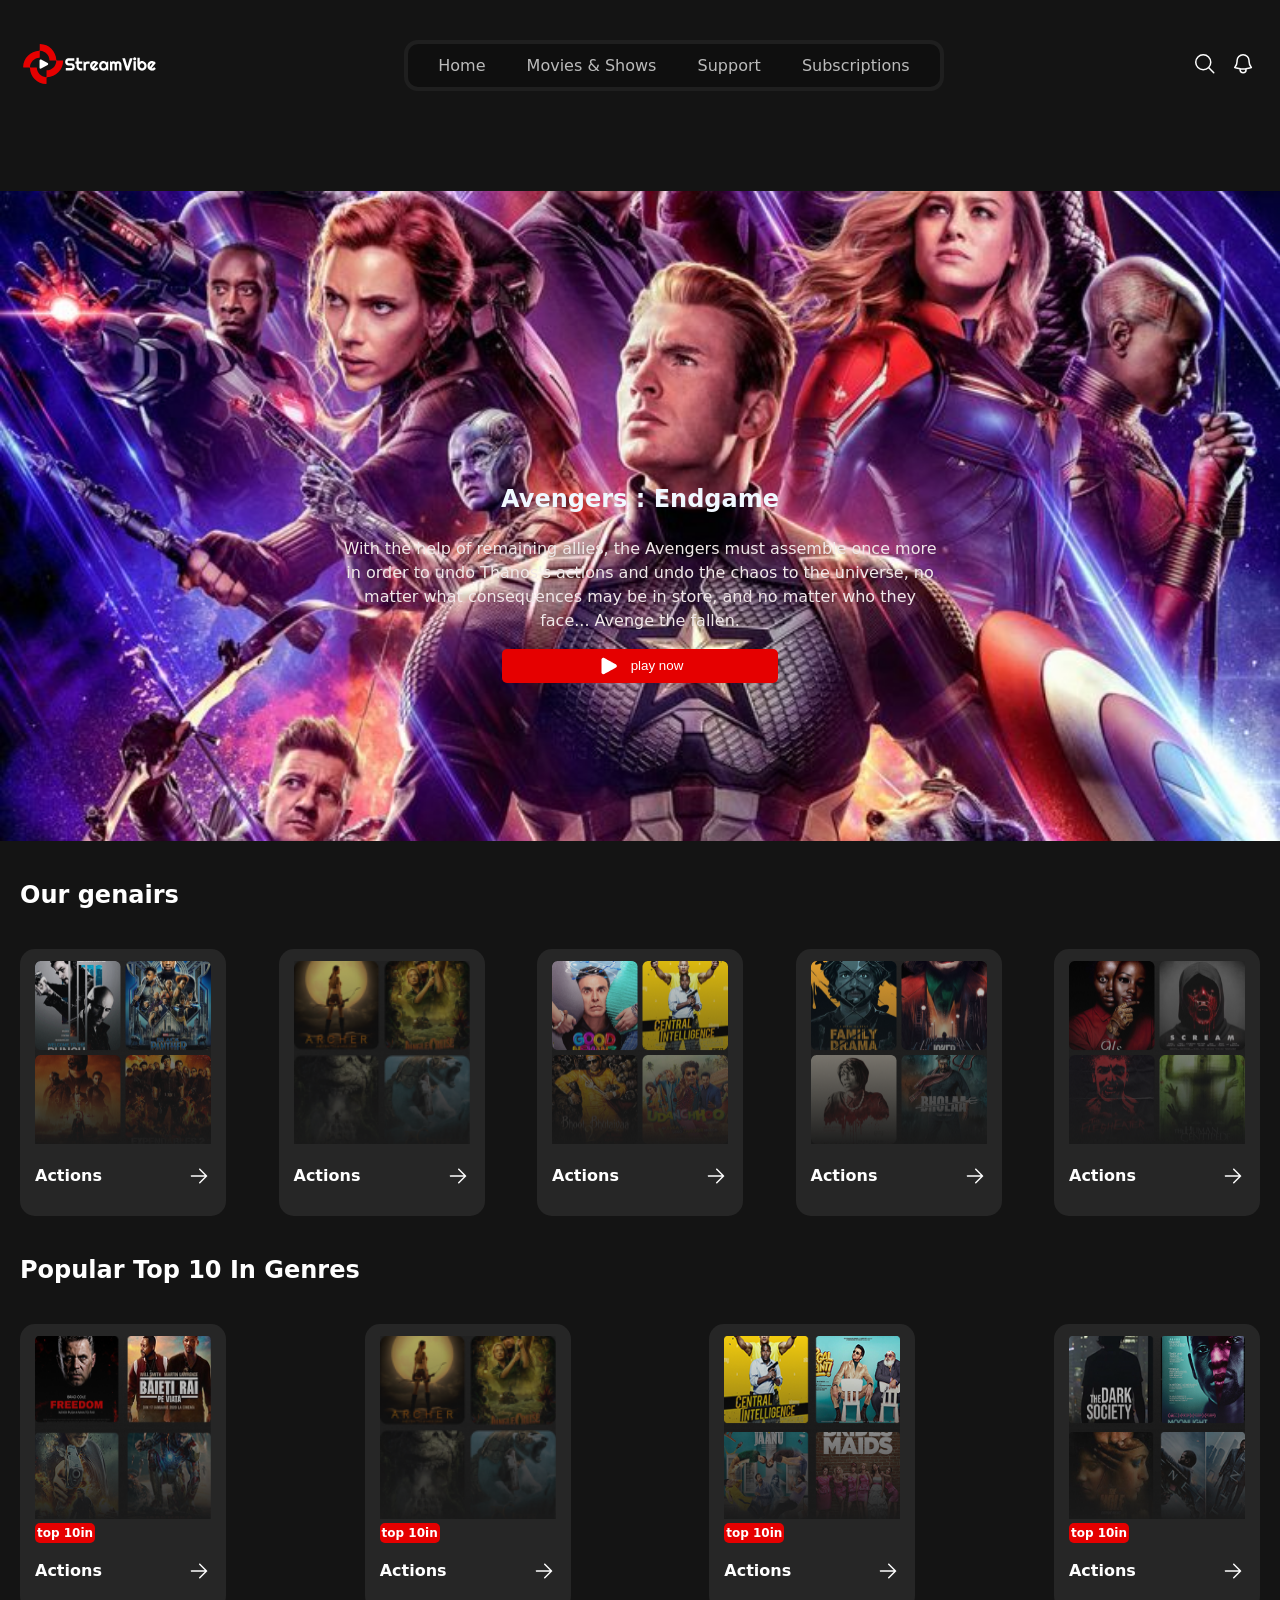
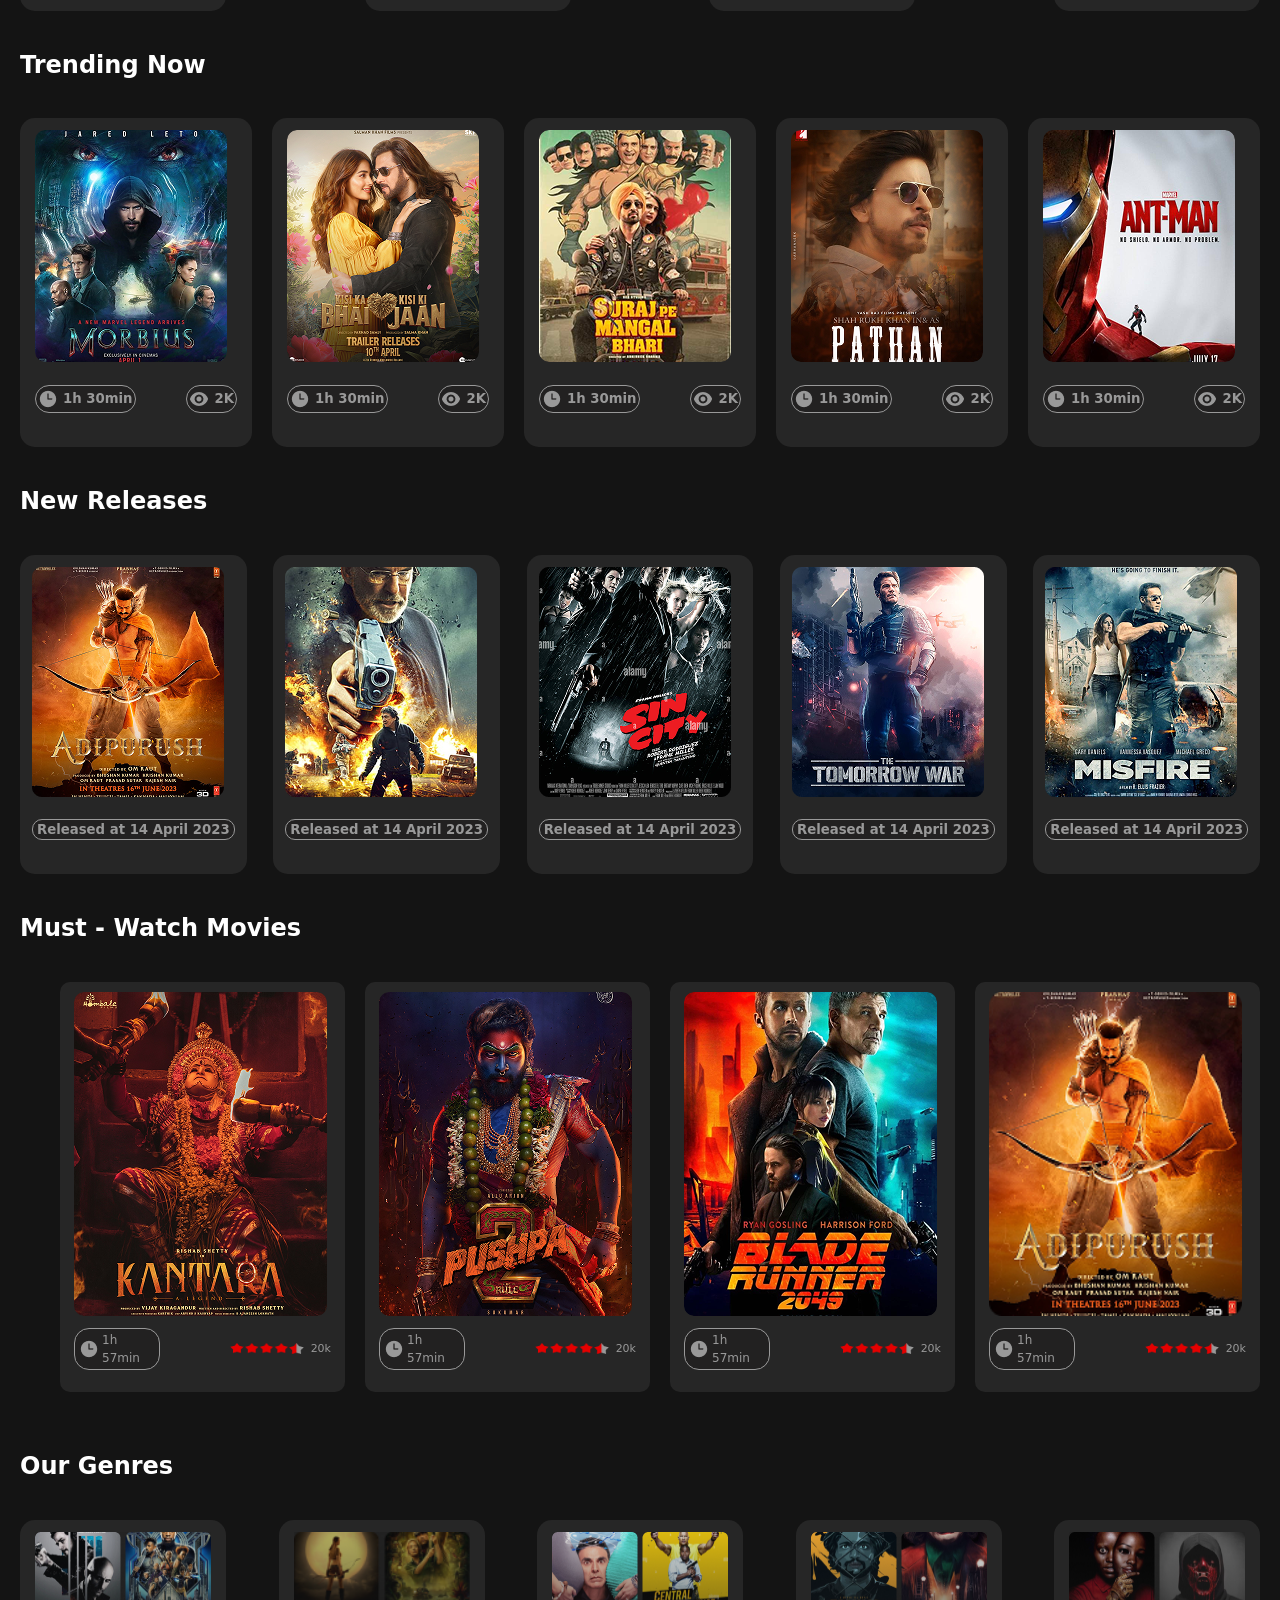
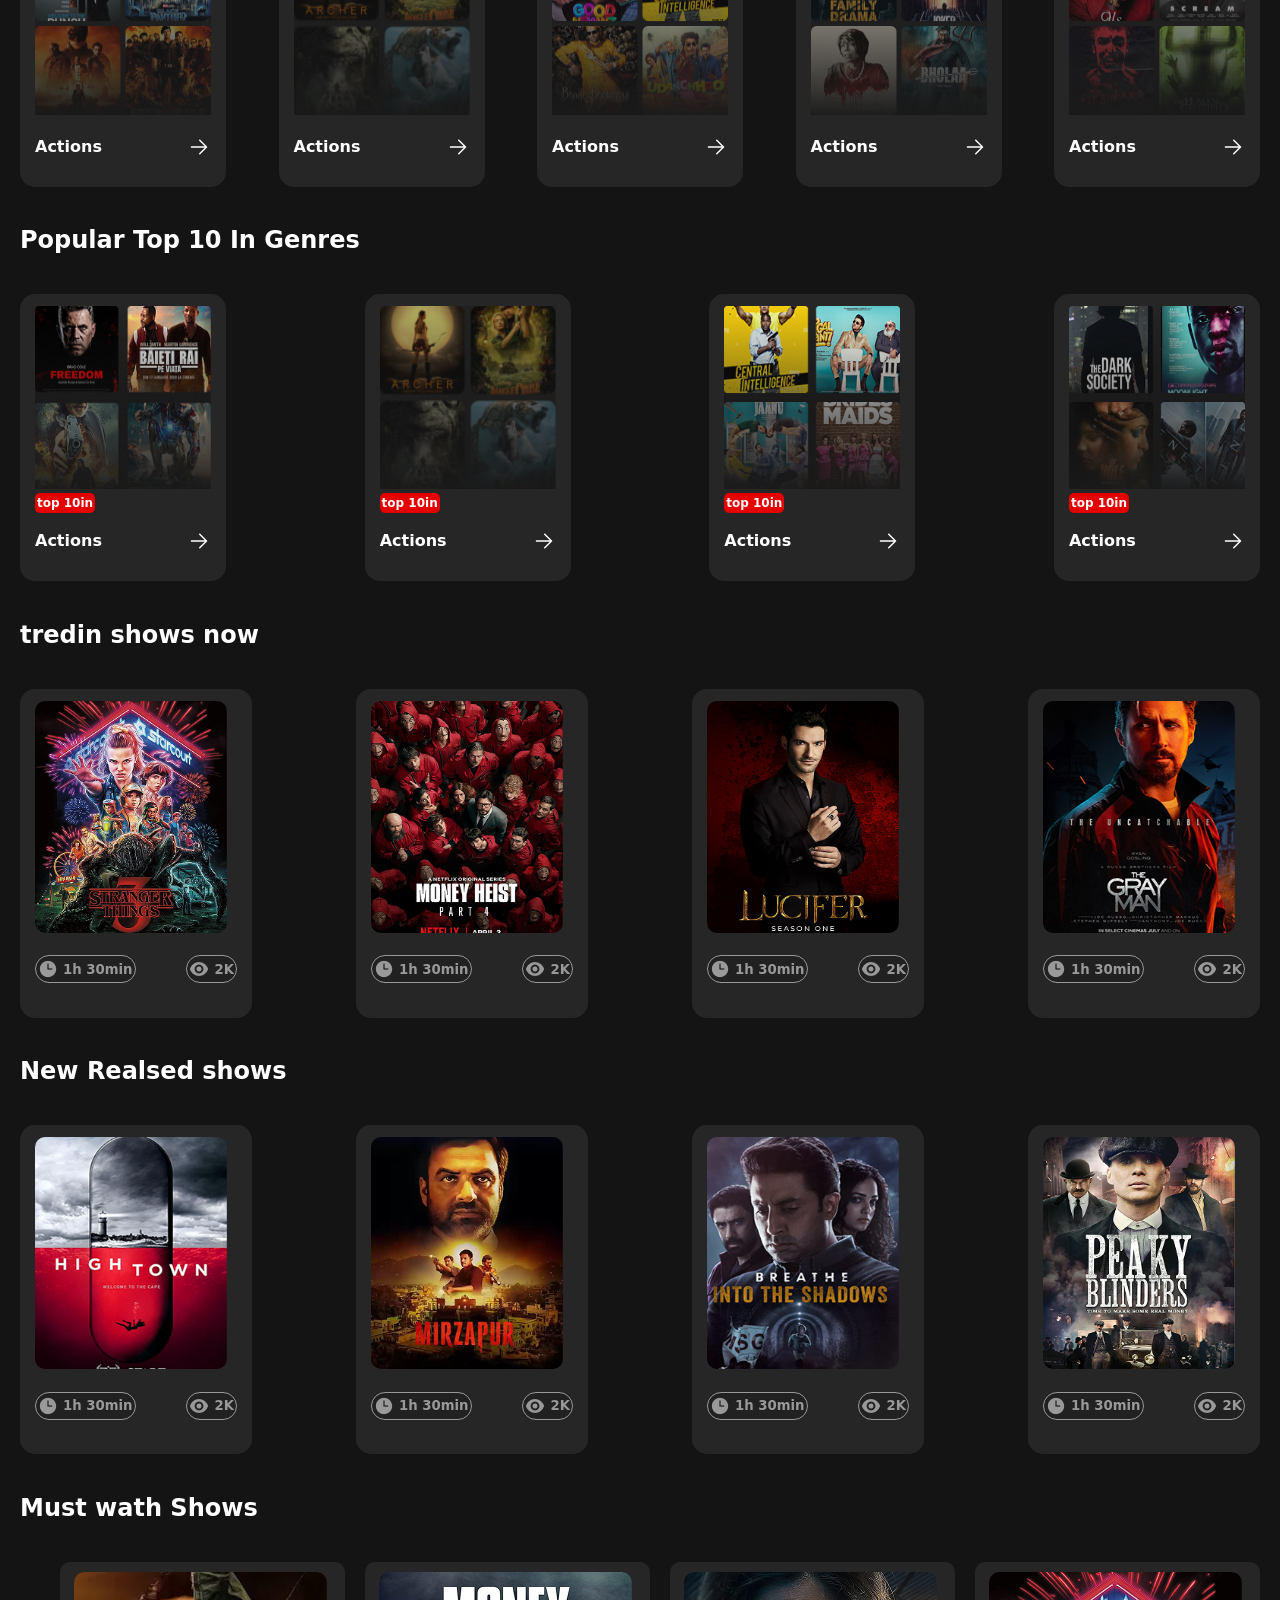
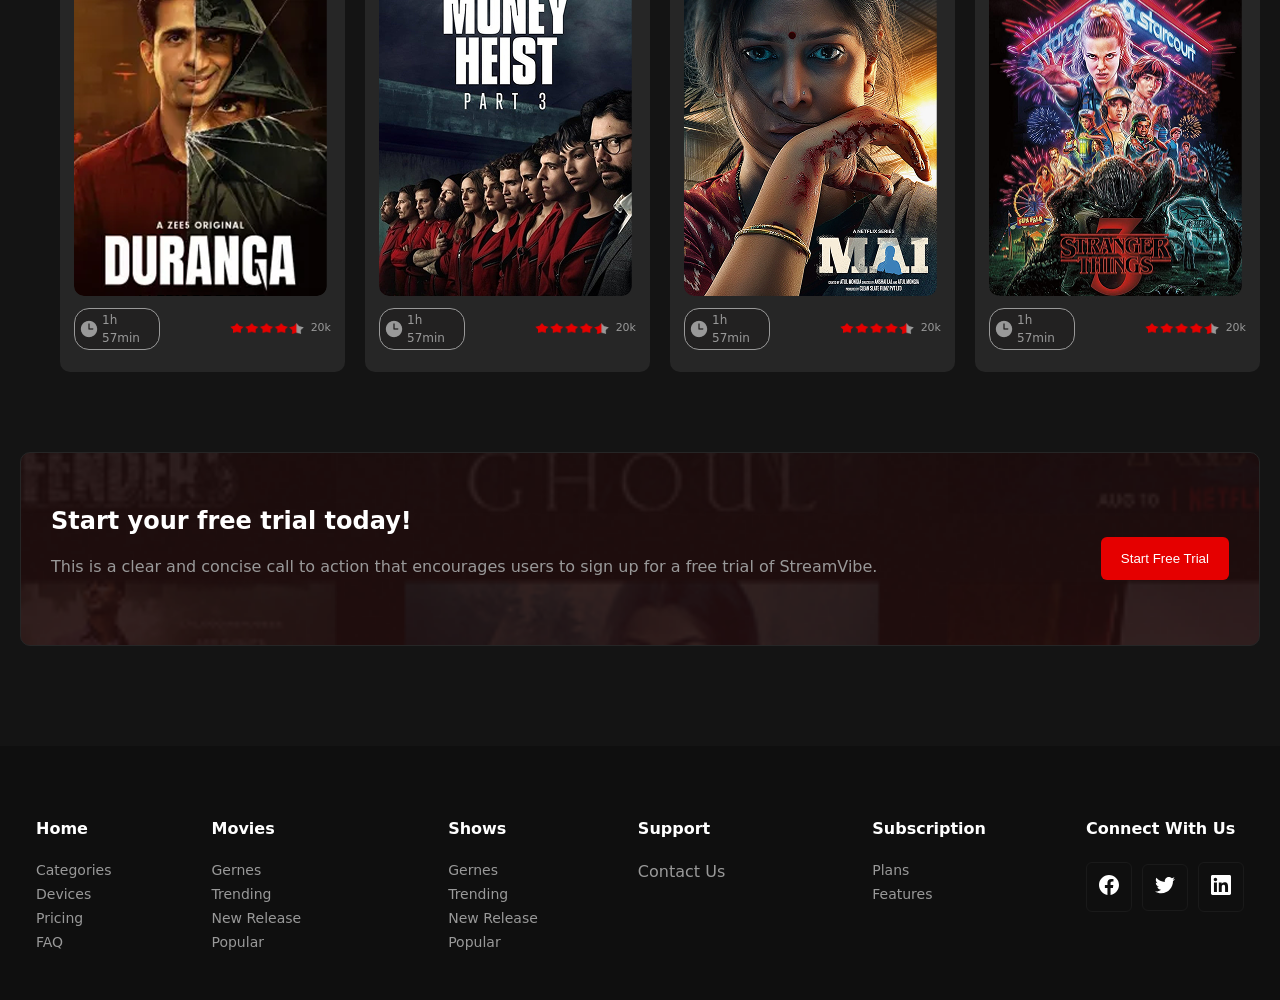
==== movie.html @ a9616209 "Stream-Vi" ====
<!doctype html>
<html lang="en">
  <head>
    <meta charset="UTF-8" />
    <meta name="viewport" content="width=device-width, initial-scale=1.0" />
    <title>Document</title>
    <link rel="stylesheet" href="./styles/main.css" />
  </head>
  <body>
    <header
      id="mainHeader"
      class="mainHeader"
      data-aos="fade-down"
      data-aos-duration="800"
    >
      <div class="nav-container">
        <div class="container">
          <div class="header-intro">
            <a href="./index.html">
              <img class="site-logo" src="./images/Logo.svg" alt="logo" />
            </a>

            <nav id="navbar" class="navbar">
              <a href="./index.html" class="item">Home</a>
              <a href="./movie.html" class="item">Movies & Shows</a>
              <a href="./support.html" class="item">Support</a>
              <a href="./subscriptions.html" class="item">Subscriptions</a>
            </nav>

            <div class="header-images">
              <img src="./images/lupa.svg" alt="lupa" />
              <img src="./images/bro.svg" alt="qongiroq" />
            </div>

            <div class="menu-btn" onclick="toggleMenu()">☰</div>
          </div>
        </div>
      </div>
    </header>

    <main data-aos="fade-up" class="main-bg">
      <section>
        <div class="continer">
          <div class="main-text-box">
            <h1 class="main-title">Avengers : Endgame</h1>
            <p class="main-text">
              With the help of remaining allies, the Avengers must assemble once
              more in order to undo Thanos's actions and undo the chaos to the
              universe, no matter what consequences may be in store, and no
              matter who they face... Avenge the fallen.
            </p>

            <button class="red-btn">
              <img src="./images/toxta.png" alt="" /> play now
            </button>
          </div>
          <div class="liner"></div>
        </div>
      </section>
    </main>
    <section>
      <div class="container">
        <h1 style="color: white; padding-top: 20px">Our genairs</h1>
        <ul class="movies-hero" data-aos="fade-left">
          <li class="movies">
            <img class="movies-pct" src="./images/2 kalls .png" alt="" />
            <div class="movies-mini">
              <h3 class="movies-title">Actions</h3>
              <img class="movies-mini-pct" src="./images/strelka.png" alt="" />
            </div>
          </li>
          <li class="movies">
            <img
              class="movies-pct"
              src="./images/kamonchi qix 4x4.png"
              alt=""
            />
            <div class="movies-mini">
              <h3 class="movies-title">Actions</h3>
              <img class="movies-mini-pct" src="./images/strelka.png" alt="" />
            </div>
          </li>
          <li class="movies">
            <img class="movies-pct" src="./images/kayp brat 4x4.png" alt="" />
            <div class="movies-mini">
              <h3 class="movies-title">Actions</h3>
              <img class="movies-mini-pct" src="./images/strelka.png" alt="" />
            </div>
          </li>
          <li class="movies">
            <img class="movies-pct" src="./images/dramma 4x4.png" alt="" />
            <div class="movies-mini">
              <h3 class="movies-title">Actions</h3>
              <img class="movies-mini-pct" src="./images/strelka.png" alt="" />
            </div>
          </li>
          <li class="movies">
            <img class="movies-pct" src="./images/horor.png" alt="" />
            <div class="movies-mini">
              <h3 class="movies-title">Actions</h3>
              <img class="movies-mini-pct" src="./images/strelka.png" alt="" />
            </div>
          </li>
        </ul>
        <h2 style="color: white; padding-top: 20px">
          Popular Top 10 In Genres
        </h2>
        <ul class="movies--hero" data-aos="fade-right">
          <li class="movies">
            <img class="movies-pct" src="./images/freedom 4x4.png" alt="" />
            <span class="movies-top">top 10in</span>
            <div class="movies-mini">
              <h3 class="movies-title">Actions</h3>
              <img class="movies-mini-pct" src="./images/strelka.png" alt="" />
            </div>
          </li>
          <li class="movies">
            <img
              class="movies-pct"
              src="./images/kamonchi qix 4x4.png"
              alt=""
            />
            <span class="movies-top">top 10in</span>
            <div class="movies-mini">
              <h3 class="movies-title">Actions</h3>
              <img class="movies-mini-pct" src="./images/strelka.png" alt="" />
            </div>
          </li>
          <li class="movies">
            <img class="movies-pct" src="./images/2 niggers 4x4.png" alt="" />
            <span class="movies-top">top 10in</span>
            <div class="movies-mini">
              <h3 class="movies-title">Actions</h3>
              <img class="movies-mini-pct" src="./images/strelka.png" alt="" />
            </div>
          </li>
          <li class="movies">
            <img
              class="movies-pct"
              src="./images/dark socsicty 4x4.png"
              alt=""
            />
            <span class="movies-top">top 10in</span>
            <div class="movies-mini">
              <h3 class="movies-title">Actions</h3>
              <img class="movies-mini-pct" src="./images/strelka.png" alt="" />
            </div>
          </li>
        </ul>
        <h2 style="color: white; padding-top: 20px">Trending Now</h2>
        <ul class="movies-one-hero" data-aos="fade-up" data-aos-duration="3000">
          <li class="movies-one">
            <img class="movies-one-pct" src="./images/moribus.png" alt="" />
            <div class="movie-one-mini">
              <h5 class="movies-ocloc-title">
                <img src="./images/soatvoy.png" alt="" />1h 30min
              </h5>
              <h5 class="movies-eye-title">
                <img src="./images/kozvoy.png" alt="" />
                2K
              </h5>
            </div>
          </li>
          <li class="movies-one">
            <img class="movies-one-pct" src="./images/bhaijaan.png" alt="" />
            <div class="movie-one-mini">
              <h5 class="movies-ocloc-title">
                <img src="./images/soatvoy.png" alt="" />1h 30min
              </h5>
              <h5 class="movies-eye-title">
                <img src="./images/kozvoy.png" alt="" />
                2K
              </h5>
            </div>
          </li>
          <li class="movies-one">
            <img class="movies-one-pct" src="./images/suraj pe.png" alt="" />
            <div class="movie-one-mini">
              <h5 class="movies-ocloc-title">
                <img src="./images/soatvoy.png" alt="" />1h 30min
              </h5>
              <h5 class="movies-eye-title">
                <img src="./images/kozvoy.png" alt="" />
                2K
              </h5>
            </div>
          </li>
          <li class="movies-one">
            <img class="movies-one-pct" src="./images/./pathan.png" alt="" />
            <div class="movie-one-mini">
              <h5 class="movies-ocloc-title">
                <img src="./images/soatvoy.png" alt="" />1h 30min
              </h5>
              <h5 class="movies-eye-title">
                <img src="./images/kozvoy.png" alt="" />
                2K
              </h5>
            </div>
          </li>
          <li class="movies-one">
            <img class="movies-one-pct" src="./images/ant man.png" alt="" />
            <div class="movie-one-mini">
              <h5 class="movies-ocloc-title">
                <img src="./images/soatvoy.png" alt="" />1h 30min
              </h5>
              <h5 class="movies-eye-title">
                <img src="./images/kozvoy.png" alt="" />
                2K
              </h5>
            </div>
          </li>
        </ul>
        <h2 style="color: white; padding-top: 20px">New Releases</h2>
        <ul class="movies--one--hero" data-aos="fade-up-left">
          <li class="movies--one">
            <img class="movies--one--pct" src="./images/adipurus.png" alt="" />
            <h5 class="movies--one--title">Released at 14 April 2023</h5>
          </li>
          <li class="movies--one">
            <img
              class="movies--one--pct"
              src="./images/pistolet brat.png"
              alt=""
            />
            <h5 class="movies--one--title">Released at 14 April 2023</h5>
          </li>
          <li class="movies--one">
            <img class="movies--one--pct" src="./images/sin city.png" alt="" />
            <h5 class="movies--one--title">Released at 14 April 2023</h5>
          </li>
          <li class="movies--one">
            <img
              class="movies--one--pct"
              src="./images/tomorrow war.png"
              alt=""
            />
            <h5 class="movies--one--title">Released at 14 April 2023</h5>
          </li>
          <li class="movies--one">
            <img class="movies--one--pct" src="./images/misfire.png" alt="" />
            <h5 class="movies--one--title">Released at 14 April 2023</h5>
          </li>
        </ul>
        <h2 style="color: white; padding-top: 20px">Must - Watch Movies</h2>
        <ul class="movies-big-hero" data-aos="fade-down-right">
          <li class="movies-big">
            <img class="movies-big-pct" src="./images/kantara.png" alt="" />
            <div class="movies-big-mini">
              <h3 class="movies-big-title">
                <img src="./images/soatvoy.png" alt="" />1h 57min
              </h3>
              <div class="moviees-big-score">
                <img src="./images/stars.png" alt="" />
                <h4>20k</h4>
              </div>
            </div>
          </li>
          <li class="movies-big">
            <img class="movies-big-pct" src="./images/pushpa.png" alt="" />
            <div class="movies-big-mini">
              <h3 class="movies-big-title">
                <img src="./images/soatvoy.png" alt="" />1h 57min
              </h3>
              <div class="moviees-big-score">
                <img src="./images/stars.png" alt="" />
                <h4>20k</h4>
              </div>
            </div>
          </li>
          <li class="movies-big">
            <img class="movies-big-pct" src="./images/blade runer.png" alt="" />
            <div class="movies-big-mini">
              <h3 class="movies-big-title">
                <img src="./images/soatvoy.png" alt="" />1h 57min
              </h3>
              <div class="moviees-big-score">
                <img src="./images/stars.png" alt="" />
                <h4>20k</h4>
              </div>
            </div>
          </li>
          <li class="movies-big">
            <img class="movies-big-pct" src="./images/adipurus.png" alt="" />
            <div class="movies-big-mini">
              <h3 class="movies-big-title">
                <img src="./images/soatvoy.png" alt="" />1h 57min
              </h3>
              <div class="moviees-big-score">
                <img src="./images/stars.png" alt="" />
                <h4>20k</h4>
              </div>
            </div>
          </li>
        </ul>
      </div>
    </section>
    <section>
      <div class="container">
        <h2 style="color: white; padding-top: 40px">Our Genres</h2>
        <ul class="movies-hero" data-aos="fade-down-left">
          <li class="movies">
            <img class="movies-pct" src="./images/2 kalls .png" alt="" />
            <div class="movies-mini">
              <h3 class="movies-title">Actions</h3>
              <img class="movies-mini-pct" src="./images/strelka.png" alt="" />
            </div>
          </li>
          <li class="movies">
            <img
              class="movies-pct"
              src="./images/kamonchi qix 4x4.png"
              alt=""
            />
            <div class="movies-mini">
              <h3 class="movies-title">Actions</h3>
              <img class="movies-mini-pct" src="./images/strelka.png" alt="" />
            </div>
          </li>
          <li class="movies">
            <img class="movies-pct" src="./images/kayp brat 4x4.png" alt="" />
            <div class="movies-mini">
              <h3 class="movies-title">Actions</h3>
              <img class="movies-mini-pct" src="./images/strelka.png" alt="" />
            </div>
          </li>
          <li class="movies">
            <img class="movies-pct" src="./images/dramma 4x4.png" alt="" />
            <div class="movies-mini">
              <h3 class="movies-title">Actions</h3>
              <img class="movies-mini-pct" src="./images/strelka.png" alt="" />
            </div>
          </li>
          <li class="movies">
            <img class="movies-pct" src="./images/horor.png" alt="" />
            <div class="movies-mini">
              <h3 class="movies-title">Actions</h3>
              <img class="movies-mini-pct" src="./images/strelka.png" alt="" />
            </div>
          </li>
        </ul>
        <h2 style="color: white; padding-top: 20px">
          Popular Top 10 In Genres
        </h2>
        <ul class="movies--hero" data-aos="zoom-in-up">
          <li class="movies">
            <img class="movies-pct" src="./images/freedom 4x4.png" alt="" />
            <span class="movies-top">top 10in</span>
            <div class="movies-mini">
              <h3 class="movies-title">Actions</h3>
              <img class="movies-mini-pct" src="./images/strelka.png" alt="" />
            </div>
          </li>
          <li class="movies">
            <img
              class="movies-pct"
              src="./images/kamonchi qix 4x4.png"
              alt=""
            />
            <span class="movies-top">top 10in</span>
            <div class="movies-mini">
              <h3 class="movies-title">Actions</h3>
              <img class="movies-mini-pct" src="./images/strelka.png" alt="" />
            </div>
          </li>
          <li class="movies">
            <img class="movies-pct" src="./images/2 niggers 4x4.png" alt="" />
            <span class="movies-top">top 10in</span>
            <div class="movies-mini">
              <h3 class="movies-title">Actions</h3>
              <img class="movies-mini-pct" src="./images/strelka.png" alt="" />
            </div>
          </li>
          <li class="movies">
            <img
              class="movies-pct"
              src="./images/dark socsicty 4x4.png"
              alt=""
            />
            <span class="movies-top">top 10in</span>
            <div class="movies-mini">
              <h3 class="movies-title">Actions</h3>
              <img class="movies-mini-pct" src="./images/strelka.png" alt="" />
            </div>
          </li>
        </ul>
        <h2 style="color: white; padding-top: 20px">tredin shows now</h2>
        <ul class="movies-one-hero" data-aos="zoom-in-down">
          <li class="movies-one">
            <img
              class="movies-one-pct"
              src="./images/stranger things.png"
              alt=""
            />
            <div class="movie-one-mini">
              <h5 class="movies-ocloc-title">
                <img src="./images/soatvoy.png" alt="" />1h 30min
              </h5>
              <h5 class="movies-eye-title">
                <img src="./images/kozvoy.png" alt="" />
                2K
              </h5>
            </div>
          </li>
          <li class="movies-one">
            <img
              class="movies-one-pct"
              src="./images/money heist4.png"
              alt=""
            />
            <div class="movie-one-mini">
              <h5 class="movies-ocloc-title">
                <img src="./images/soatvoy.png" alt="" />1h 30min
              </h5>
              <h5 class="movies-eye-title">
                <img src="./images/kozvoy.png" alt="" />
                2K
              </h5>
            </div>
          </li>
          <li class="movies-one">
            <img class="movies-one-pct" src="./images/lyutsifer.png" alt="" />
            <div class="movie-one-mini">
              <h5 class="movies-ocloc-title">
                <img src="./images/soatvoy.png" alt="" />1h 30min
              </h5>
              <h5 class="movies-eye-title">
                <img src="./images/kozvoy.png" alt="" />
                2K
              </h5>
            </div>
          </li>
          <li class="movies-one">
            <img class="movies-one-pct" src="./images/gary man.png" alt="" />
            <div class="movie-one-mini">
              <h5 class="movies-ocloc-title">
                <img src="./images/soatvoy.png" alt="" />1h 30min
              </h5>
              <h5 class="movies-eye-title">
                <img src="./images/kozvoy.png" alt="" />
                2K
              </h5>
            </div>
          </li>
        </ul>
        <h2 style="color: white; padding-top: 20px">New Realsed shows</h2>
        <ul class="movies-one-hero" data-aos="zoom-out">
          <li class="movies-one">
            <img class="movies-one-pct" src="./images/high town.png" alt="" />
            <div class="movie-one-mini">
              <h5 class="movies-ocloc-title">
                <img src="./images/soatvoy.png" alt="" />1h 30min
              </h5>
              <h5 class="movies-eye-title">
                <img src="./images/kozvoy.png" alt="" />
                2K
              </h5>
            </div>
          </li>
          <li class="movies-one">
            <img class="movies-one-pct" src="./images/mir zapur.png" alt="" />
            <div class="movie-one-mini">
              <h5 class="movies-ocloc-title">
                <img src="./images/soatvoy.png" alt="" />1h 30min
              </h5>
              <h5 class="movies-eye-title">
                <img src="./images/kozvoy.png" alt="" />
                2K
              </h5>
            </div>
          </li>
          <li class="movies-one">
            <img class="movies-one-pct" src="./images/breathe.png" alt="" />
            <div class="movie-one-mini">
              <h5 class="movies-ocloc-title">
                <img src="./images/soatvoy.png" alt="" />1h 30min
              </h5>
              <h5 class="movies-eye-title">
                <img src="./images/kozvoy.png" alt="" />
                2K
              </h5>
            </div>
          </li>
          <li class="movies-one">
            <img
              class="movies-one-pct"
              src="./images/peaky blanders.png"
              alt=""
            />
            <div class="movie-one-mini">
              <h5 class="movies-ocloc-title">
                <img src="./images/soatvoy.png" alt="" />1h 30min
              </h5>
              <h5 class="movies-eye-title">
                <img src="./images/kozvoy.png" alt="" />
                2K
              </h5>
            </div>
          </li>
        </ul>
        <h2 style="color: white; padding-top: 20px">Must wath Shows</h2>
        <ul class="movies-big-hero" data-aos="zoom-out-right">
          <li class="movies-big">
            <img class="movies-big-pct" src="./images/duranga.png" alt="" />
            <div class="movies-big-mini">
              <h3 class="movies-big-title">
                <img src="./images/soatvoy.png" alt="" />1h 57min
              </h3>
              <div class="moviees-big-score">
                <img src="./images/stars.png" alt="" />
                <h4>20k</h4>
              </div>
            </div>
          </li>
          <li class="movies-big">
            <img class="movies-big-pct" src="./images/money heist.png" alt="" />
            <div class="movies-big-mini">
              <h3 class="movies-big-title">
                <img src="./images/soatvoy.png" alt="" />1h 57min
              </h3>
              <div class="moviees-big-score">
                <img src="./images/stars.png" alt="" />
                <h4>20k</h4>
              </div>
            </div>
          </li>
          <li class="movies-big">
            <img class="movies-big-pct" src="./images/mai.png" alt="" />
            <div class="movies-big-mini">
              <h3 class="movies-big-title">
                <img src="./images/soatvoy.png" alt="" />1h 57min
              </h3>
              <div class="moviees-big-score">
                <img src="./images/stars.png" alt="" />
                <h4>20k</h4>
              </div>
            </div>
          </li>
          <li class="movies-big">
            <img
              class="movies-big-pct"
              src="./images/stranger things.png"
              alt=""
            />
            <div class="movies-big-mini">
              <h3 class="movies-big-title">
                <img src="./images/soatvoy.png" alt="" />1h 57min
              </h3>
              <div class="moviees-big-score">
                <img src="./images/stars.png" alt="" />
                <h4>20k</h4>
              </div>
            </div>
          </li>
        </ul>
      </div>
    </section>

    <section class="six-section">
      <div class="container">
        <div class="start-wrapper">
          <div class="six-textbox">
            <h2 class="title5">Start your free trial today!</h2>
            <p class="text">
              This is a clear and concise call to action that encourages users
              to sign up for a free trial of StreamVibe.
            </p>
          </div>

          <button class="four-btnn">Start Free Trial</button>
        </div>
      </div>
    </section>

    <footer>
      <div class="container">
        <div class="footer-wrapper">
          <div class="one-wrapper">
            <div class="home">
              <h4 class="home-h4">Home</h4>
              <ul class="text-list">
                <li><a href="./index.html">Categories</a></li>
                <li><a href="./index.html">Devices</a></li>
                <li><a href="./index.html">Pricing</a></li>
                <li><a href="./index.html">FAQ</a></li>
              </ul>
            </div>

            <div class="home">
              <h4 class="home-h4">Movies</h4>
              <ul class="text-list">
                <li><a href="./index.html">Gernes</a></li>
                <li><a href="./index.html">Trending</a></li>
                <li><a href="./index.html">New Release</a></li>
                <li><a href="./index.html">Popular</a></li>
              </ul>
            </div>
          </div>

          <div class="two-wrapper">
            <div class="home">
              <h4 class="home-h4">Shows</h4>
              <ul class="text-list">
                <li><a href="./index.html">Gernes</a></li>
                <li><a href="./index.html">Trending</a></li>
                <li><a href="./index.html">New Release</a></li>
                <li><a href="./index.html">Popular</a></li>
              </ul>
            </div>

            <div class="home">
              <h4 class="home-h4">Support</h4>
              <ul class="text-list">
                <li><a class="size" href="./index.html">Contact Us</a></li>
              </ul>
            </div>
          </div>

          <div class="two-wrapper">
            <div class="home">
              <h4 class="home-h4">Subscription</h4>
              <ul class="text-list">
                <li><a href="./index.html">Plans</a></li>
                <li><a href="./index.html">Features</a></li>
              </ul>
            </div>

            <div class="home">
              <h4 class="home-h4">Connect With Us</h4>

              <div class="images">
                <div class="img1">
                  <a href="#">
                    <img src="./images/facebook.svg" alt="faceebook" />
                  </a>
                </div>
                <div class="img1">
                  <a href="#">
                    <img src="./images/twiter.svg" alt="twiter" />
                  </a>
                </div>
                <div class="img1">
                  <a href="#">
                    <img src="./images/in.svg" alt="in" />
                  </a>
                </div>
              </div>
            </div>
          </div>
        </div>
      </div>
    </footer>

    <script src="./main.js"></script>
  </body>
</html>
---- styles/main.css ----
.container {
  max-width: 1440px;
  margin: 0 auto;
  padding: 0 20px;
}

.big-wrapper {
  background-image: url("../images/back.png");
  background-position: center;
  background-repeat: no-repeat;
  background-size: cover;
}

.header-intro {
  display: flex;
  align-items: center;
  justify-content: space-between;
  margin-top: 40px;
}

.nav-container {
  position: relative;
}

.menu-btn {
  display: none;
  font-size: 26px;
  color: white;
  cursor: pointer;
}

body {
  background: #111;
  font-family: sans-serif;
}

.navbar {
  display: flex;
  gap: 8px;
  background-color: #0F0F0F;
  padding: 12px;
  border-radius: 14px;
  border: 4px solid #1F1F1F;
  width: -moz-fit-content;
  width: fit-content;
  transition: 0.4s ease;
  z-index: 4;
}

.header-images {
  display: flex;
  display: none;
  align-items: center;
}

.header-images img {
  cursor: pointer;
}

.item {
  position: relative;
  padding: 10px 18px;
  color: #bbb;
  cursor: pointer;
  border-radius: 10px;
}

.item:hover {
  background: #2a2a2a;
  color: #fff;
  transform: translateY(1px);
  transition: 0.2s linear;
}

.item:active {
  background: #000;
  color: #fff;
}

@media (max-width: 768px) {
  .menu-btn {
    display: block;
  }
  #navbar {
    position: fixed;
    top: -300px; /* yashirin */
    left: 50%;
    transform: translateX(-50%);
    flex-direction: column;
    width: 90%;
    text-align: center;
    gap: 20px;
  }
  #navbar.active {
    top: 80px; /* pastga tushadi */
  }
}
.hero-section {
  padding: 200px 10px 25px 10px;
}

.hero-wrapper {
  display: flex;
  flex-direction: column;
  align-items: center;
  text-align: center;
}

a {
  text-decoration-line: none;
}

.title {
  color: #FFFFFF;
  font-weight: 700;
  font-style: Bold;
  font-size: 28px;
  line-height: 150%;
  letter-spacing: 0%;
  margin: 0;
}

.title-hero {
  color: #FFFFFF;
  font-weight: 700;
  font-style: Bold;
  font-size: 28px;
  line-height: 150%;
  letter-spacing: 0%;
  margin: 0;
}

.text {
  color: #999999;
  font-weight: 400;
  font-size: 14px;
  line-height: 150%;
  letter-spacing: 0%;
}

.text1 {
  color: #999999;
  font-weight: 400;
  font-size: 14px;
  line-height: 150%;
  letter-spacing: 0%;
}

.text-block {
  display: none;
  color: #999999;
  font-weight: 400;
  font-size: 14px;
  line-height: 150%;
  letter-spacing: 0%;
}

.strat-btn {
  width: 209px;
  height: 52px;
  font-weight: 500;
  font-style: SemiBold;
  font-size: 14px;
  line-height: 150%;
  letter-spacing: 0%;
  padding-top: 14px;
  padding-right: 24px;
  padding-bottom: 14px;
  padding-left: 24px;
  gap: 4px;
  opacity: 1;
  border-radius: 8px;
  background-color: hsl(0, 100%, 45%);
  border: none;
  color: white;
  cursor: pointer;
}
.strat-btn:hover {
  background-color: hsl(0, 100%, 65%);
}

.two-section {
  margin-top: 150px;
}

.title2 {
  color: #FFFFFF;
  font-weight: 700;
  font-style: Bold;
  font-size: 24px;
  line-height: 150%;
  letter-spacing: 0%;
  margin: 0;
}

.cards {
  display: flex;
  align-items: center;
  gap: 20px;
  overflow-x: scroll;
}

.card1 {
  width: 178.3999938965px;
  height: 201px;
  opacity: 1;
  border-radius: 10px;
  border-width: 1px;
  padding: 20px;
  border: 1px solid #262626;
  background: #1A1A1A;
}
.card1:hover {
  transform: scale(1.1);
  transition: 0.2s linear;
}

.c1-img {
  width: 139px;
  height: 140px;
}

.after {
  display: flex;
  align-items: center;
  justify-content: space-between;
}

.card1-h4 {
  font-weight: 600;
  font-style: SemiBold;
  font-size: 14px;
  line-height: 150%;
  letter-spacing: 0%;
  color: #FFFFFF;
  margin: 0;
}

.after-img {
  cursor: pointer;
}

.three-section {
  margin-top: 80px;
}

.title3 {
  font-weight: 700;
  font-style: Bold;
  font-size: 20px;
  line-height: 150%;
  letter-spacing: 0%;
  color: white;
}

.mobiles {
  margin-top: 40px;
  display: flex;
  align-items: center;
  flex-direction: column;
  gap: 20px;
}

.mobile {
  padding: 24px;
  border: 1px solid #262626;
  border-radius: 10px;
  background-image: linear-gradient(221.52deg, #0F0F0F, #6a1c1c);
}
.mobile:hover {
  transform: scale(1.1);
  transition: 0.2s linear;
}

.m-name {
  display: flex;
  align-items: center;
  gap: 10px;
}

.smart {
  font-weight: 600;
  font-style: SemiBold;
  font-size: 18px;
  line-height: 150%;
  letter-spacing: 0%;
  color: white;
}

.four-section {
  margin-top: 100px;
}

.four-btn {
  padding: 14px 20px;
  background-color: #E50000;
  border: none;
  cursor: pointer;
  color: white;
  border-radius: 6px;
}
.four-btn:hover {
  background-color: white;
  color: #E50000;
}
.four-btn:active {
  background-color: black;
  color: white;
}

.faq1 .faq2 .faq3 .faq4 .faq5 .faq6 .faq7 .faq8 {
  max-width: 620px;
  margin: 40px auto;
}

.faq-item {
  border-bottom: 1px solid #E50000;
}

.faq-question {
  width: 100%;
  background: none;
  border: none;
  color: #fff;
  display: flex;
  align-items: center;
  justify-content: space-between;
  padding: 16px;
  cursor: pointer;
}

.faq-question span:first-child {
  color: #aaa;
  margin-right: 12px;
}

.two-btn {
  padding: 12px;
  font-size: 16px;
  font-weight: 600;
  background-color: #1F1F1F;
  border-radius: 6px;
}

.icon {
  font-size: 24px;
}

.faq-answer {
  display: none;
  color: #ccc;
  padding: 0 16px 16px;
}

.five-section {
  padding-top: 100px;
}

.title4 {
  font-weight: 700;
  font-style: Bold;
  font-size: 24px;
  line-height: 150%;
  letter-spacing: 0%;
  color: white;
}

.navbar-copiya {
  display: flex;
  gap: 8px;
  background-color: #0F0F0F;
  padding: 8px;
  border-radius: 8px;
  border: 2px solid #1F1F1F;
  width: -moz-fit-content;
  width: fit-content;
}

.basic {
  color: white;
  margin: 0;
  font-weight: 700;
  font-style: Bold;
  font-size: 18px;
  line-height: 150%;
  letter-spacing: 0%;
}

.start-btn {
  width: 149px;
  padding: 14px 20px;
  background-color: #141414;
  color: white;
  border: 1px solid #262626;
  border-radius: 6px;
}
.start-btn:hover {
  background-color: white;
  color: #141414;
  border: 1px solid black;
}

.plan-btn {
  width: 149px;
  padding: 14px 20px;
  background-color: #E50000;
  color: white;
  border-radius: 6px;
  border: none;
}
.plan-btn:hover {
  background-color: white;
  color: #141414;
  border: 1px solid black;
}

.plans {
  margin-top: 40px;
  display: flex;
  flex-direction: column;
  gap: 20px;
}

.plan1 {
  padding: 24px;
  background-color: #1A1A1A;
  border: 1px solid #262626;
  border-radius: 10px;
}

.price {
  font-weight: 600;
  font-size: 24px;
  line-height: 73%;
  letter-spacing: 0%;
  color: white;
}

.month {
  color: #999999;
  font-weight: 500;
  font-style: Medium;
  font-size: 14px;
  line-height: 73%;
  letter-spacing: 0%;
}

.buttons {
  margin-top: 30px;
  display: flex;
  align-items: center;
  gap: 12px;
}

.start-wrapper {
  margin-top: 80px;
  text-align: center;
  padding: 50px 30px;
  background-image: url("../images/last-back.png");
  background-position: center;
  background-repeat: no-repeat;
  background-size: cover;
  border: 1px solid #262626;
  border-radius: 10px;
  margin-bottom: 100px;
}

.title5 {
  margin: 0;
  font-weight: 700;
  font-style: Bold;
  font-size: 24px;
  line-height: 150%;
  letter-spacing: 0%;
  color: white;
}

.four-btnn {
  margin-top: 20px;
  padding: 14px 20px;
  background-color: #E50000;
  border: none;
  cursor: pointer;
  color: white;
  border-radius: 6px;
}
.four-btnn:hover {
  background-color: white;
  color: #E50000;
}
.four-btnn:active {
  background-color: black;
  color: white;
}

footer {
  padding: 50px 16px;
  background-color: #0F0F0F;
}

.one-wrapper {
  display: flex;
  justify-content: space-between;
  align-items: center;
}

.home-h4 {
  font-weight: 600;
  font-style: SemiBold;
  font-size: 16px;
  line-height: 150%;
  letter-spacing: 0%;
  color: white;
}

.text-list {
  list-style-type: none;
  margin: 0;
  padding-left: 0;
  font-size: 14px;
  font-weight: 500;
  display: flex;
  flex-direction: column;
  gap: 8px;
}

.text-list a:hover {
  color: blueviolet;
}

a {
  color: #999999;
}

.two-wrapper {
  display: flex;
  justify-content: space-between;
}

.size {
  font-size: 16px;
}

.images {
  display: flex;
  align-items: center;
  gap: 10px;
}

.img1 {
  padding: 12px;
  border-radius: 6px;
  border: 1px solid #1A1A1A;
  cursor: pointer;
}

@media only screen and (min-width: 768px) {
  .site-logo {
    width: 140px;
    height: 40px;
  }
  .navbar {
    display: block;
  }
  .header-images {
    display: block;
  }
  .header-images img {
    padding: 0 7px;
  }
  .hamburg-btn {
    display: none;
  }
  .hero-section {
    padding: 300px 30px 100px 30px;
  }
  .title-hero {
    font-size: 36px;
  }
  .text1 {
    display: none;
  }
  .text-block {
    display: block;
  }
  .title2 {
    font-size: 28px;
  }
  .text {
    font-size: 16px;
  }
  .title3 {
    font-size: 28px;
  }
  .mobiles {
    display: grid;
    grid-template-columns: 1fr 1fr;
    grid-template-rows: 1fr 1fr 1fr;
  }
  .smart {
    font-size: 20px;
  }
  .four-wrapper {
    display: flex;
    align-items: center;
    justify-content: space-between;
  }
  .savollar {
    display: grid;
    gap: 20px;
    grid-template-columns: 1fr 1fr;
    grid-template-rows: 1fr 1fr 1fr 1fr;
  }
  .five-wrapper {
    display: flex;
    align-items: center;
    justify-content: space-between;
  }
  .plans {
    display: grid;
    grid-template-columns: 1fr 1fr;
    grid-template-rows: 1fr;
  }
  .footer-wrapper {
    display: flex;
    justify-content: space-between;
  }
  .one-wrapper {
    gap: 50px;
  }
}
@media only screen and (min-width: 1100px) {
  .hero-section {
    padding: 350px 100px 50px 100px;
  }
  .card1 {
    width: 250px;
  }
  .mobiles {
    grid-template-columns: 1fr 1fr 1fr;
    grid-template-rows: 1fr 1fr;
  }
  .start-wrapper {
    display: flex;
    align-items: center;
    justify-content: space-between;
    text-align: start;
  }
  .one-wrapper {
    gap: 100px;
  }
  .two-wrapper {
    gap: 100px;
  }
}
@media only screen and (min-width: 1300px) {
  .site-logo {
    width: 200px;
    height: 60px;
  }
  .navbar {
    padding: 17px;
  }
  .title-hero {
    font-size: 52px;
  }
  .card1 {
    height: 282px;
  }
  .c1-img {
    width: 192px;
    height: 210px;
  }
  .cards {
    justify-content: space-between;
    overflow-x: unset;
  }
}
.main-bg {
  background-image: url("./.././../images/main-bg.png");
  background-position: center;
  background-size: cover;
  background-repeat: no-repeat;
  height: 650px;
  margin-top: 100px;
}

.main-text-box {
  max-width: 600px;
  padding-top: 270px;
  margin: 0px auto;
  display: block;
}

.main-title {
  font-weight: 700;
  font-style: Bold;
  font-size: 24px;
  line-height: 150%;
  letter-spacing: 0%;
  text-align: center;
  color: aliceblue;
}

.main-text {
  font-weight: 500;
  font-style: Medium;
  font-size: 16px;
  line-height: 150%;
  letter-spacing: 0%;
  text-align: center;
  color: #f0e8e8;
}

.red-btn {
  background-color: #e50000;
  border: none;
  padding: 5px 95px;
  display: flex;
  align-items: center;
  border-radius: 5px;
  gap: 10px;
  color: white;
  margin: 0px auto;
}

.red-btn:hover {
  background-color: #e03f3f;
  padding: 7px 98px;
}

.plus-btn {
  background-color: #0f0f0f;
  padding: 5px 5px;
  border: none;
  border-radius: 4px;
}

.plus-btn:hover {
  background-color: #353434;
  padding: 6px 6px;
}

.like-btn {
  background-color: #0f0f0f;
  padding: 5px 5px;
  border: none;
  border-radius: 4px;
}

.like-btn:hover {
  background-color: #353434;
  padding: 6px 6px;
}

.qongiroqcha-btn {
  background-color: #0f0f0f;
  padding: 5px 5px;
  border: none;
  border-radius: 4px;
}

.qongiroqcha-btn:hover {
  background-color: #353434;
  padding: 6px 6px;
}

.main-btns {
  gap: 6px;
  padding-top: 10px;
  margin: 0px auto;
  display: block;
  text-align: center;
}

.liner {
  width: 100%;
}

@media only screen and (max-width: 375px) {
  .main-text {
    display: none;
  }
}
.movies-hero {
  display: flex;
  align-items: center;
  justify-content: space-between;
  list-style-type: none;
  overflow-x: scroll;
  margin: 0;
  padding: 0;
  padding-top: 20px;
}

.movies--hero {
  display: flex;
  align-items: center;
  justify-content: space-between;
  list-style-type: none;
  overflow-x: scroll;
  margin: 0;
  padding: 0;
  padding-top: 20px;
}

.movies {
  display: flex;
  flex-direction: column;
  background-color: #262626;
  padding: 12px 15px;
  border-radius: 15px;
}

.movies-pct {
  width: 176px;
  padding-bottom: 4px;
  height: 187px;
}

.movies-mini {
  display: flex;
  justify-content: space-between;
  align-items: center;
}

.movies-top {
  font-weight: 600;
  font-size: 12px;
  line-height: 150%;
  letter-spacing: 0%;
  color: #fff;
  background-color: #E50000;
  width: 60px;
  border-radius: 5px;
  height: 20px;
  display: flex;
  justify-content: center;
  align-items: center;
}

.movies-top:hover {
  background-color: #e03f3f;
  color: #b9b4b4;
}

.movies-title {
  font-weight: 600;
  color: #fff;
  font-size: 16px;
  line-height: 150%;
  letter-spacing: 0%;
}

.movies-mini-pct {
  width: 24px;
  height: 24px;
}

.movies-one-hero {
  display: flex;
  align-items: center;
  justify-content: space-between;
  list-style-type: none;
  overflow-x: scroll;
  margin: 0;
  padding: 0;
  padding-top: 20px;
}

.movies-one {
  width: 232px;
  display: flex;
  flex-direction: column;
  background-color: #262626;
  padding: 12px 15px;
  border-radius: 15px;
}

.movies-one-pct {
  width: 192px;
  height: 232px;
  border-radius: 10px;
}

.movie-one-mini {
  display: flex;
  justify-content: space-between;
  align-items: center;
}

.movies-ocloc-title {
  display: flex;
  align-items: center;
  gap: 5px;
  color: #999999;
  background-color: #222121;
  border: 1px #999999 solid;
  border-radius: 15px;
  padding: 3px 2px;
}

.movies-eye-title {
  display: flex;
  align-items: center;
  gap: 5px;
  color: #999999;
  background-color: #222121;
  border: 1px #999999 solid;
  border-radius: 15px;
  padding: 3px 2px;
}

.movies--one--hero {
  display: flex;
  align-items: center;
  justify-content: space-between;
  list-style-type: none;
  overflow-x: scroll;
  margin: 0;
  padding: 0;
  padding-top: 20px;
}

.movies--one {
  text-align: center;
  display: flex;
  flex-direction: column;
  background-color: #262626;
  padding: 12px 12px;
  border-radius: 15px;
}

.movies--one--pct {
  width: 192px;
  height: 230px;
}

.movies--one--title {
  background-color: #222121;
  border: 1px #999999 solid;
  border-radius: 10px;
  padding: 2px 4px;
  color: #999999;
}

.movies--one--title:hover {
  background-color: #999999;
  color: #222121;
  padding: 2x 4px;
}

.movies-big-hero {
  list-style-type: none;
  display: flex;
  padding-top: 20px;
  align-items: center;
  justify-content: space-between;
  overflow-x: scroll;
}

.movies-big {
  display: flex;
  flex-direction: column;
  width: 285px;
  background-color: #262626;
  padding: 10px 14px;
  border-radius: 10px;
}

.movies-big-pct {
  width: 253px;
  height: 324px;
  border-radius: 10px;
}

.movies-big-mini {
  display: flex;
  gap: 70px;
  align-items: center;
}

.movies-big-title {
  color: #999999;
  background-color: #222121;
  border: 1px #999999 solid;
  border-radius: 15px;
  display: flex;
  gap: 3px;
  align-items: center;
  font-weight: 500;
  font-style: Medium;
  font-size: 12px;
  line-height: 150%;
  letter-spacing: 0%;
  padding: 2px 4px;
}

.moviees-big-score {
  display: flex;
  align-items: center;
  gap: 7px;
  color: #999999;
}

.moviees-big-score img {
  width: 74px;
  height: 11px;
}

.moviees-big-score h4 {
  font-weight: 500;
  font-style: Medium;
  font-size: 11px;
  line-height: 150%;
  letter-spacing: 0%;
}

@media only screen and (min-width: 1300px) {
  .movies-hero {
    overflow-x: hidden;
  }
  .movies--hero {
    overflow-x: hidden;
  }
  .movies-big-hero {
    overflow-x: hidden;
  }
  .movies-one-hero {
    overflow-x: hidden;
  }
  .movies--one--hero {
    overflow-x: hidden;
  }
}
@media only screen and (max-width: 1100px) {
  .movies-hero {
    gap: 20px;
  }
  .movies--hero {
    gap: 20px;
  }
  .movies-big-hero {
    gap: 20px;
  }
  .movies-one-hero {
    gap: 20px;
  }
  .movies--one--hero {
    gap: 20px;
  }
}
.bot-hero {
  margin-top: 90px;
  background-image: url(".././../images/bot-bg.png");
  background-position: center;
  background-size: cover;
  background-repeat: no-repeat;
  height: 245px;
  border-radius: 15px;
  display: flex;
  align-items: center;
}

.bot-texts-hero {
  display: flex;
  flex-direction: column;
  padding-left: 20px;
}

.bot-title {
  color: white;
  font-weight: 700;
  font-style: Bold;
  font-size: 28px;
  line-height: 150%;
  letter-spacing: 0%;
}

.bot-text {
  color: #999999;
  font-weight: 400;
  font-size: 16px;
  line-height: 150%;
  letter-spacing: 0%;
}

.bot-btn {
  padding: 10px 32px;
  background-color: #E50000;
  color: white;
  font-weight: 600;
  font-size: 14px;
  line-height: 150%;
  letter-spacing: 0%;
  border: none;
  border-radius: 7px;
  margin-left: 280px;
}

.bot-btn:hover {
  background-color: #c94b4b;
  color: #e4cfcf;
  padding: 12px 35px;
}

.support-one-sec {
  margin-top: 100px;
}

.one-mini-wrapper {
  max-width: 533px;
}

.mini-kino-wrapper {
  border-radius: 6px;
  border: 6px solid #262626;
}

.mini-kino-wrapper img {
  width: 100%;
}

.one-big-wapper {
  display: flex;
  flex-direction: column;
  gap: 50px;
}

form {
  padding: 24px;
  background-color: #0F0F0F;
  border: 1px solid #262626;
  border-radius: 10px;
}

.mesta {
  display: flex;
  align-items: center;
  gap: 12px;
}

select {
  padding: 16px;
  background-color: #141414;
  border: 1px solid #262626;
  color: white;
  width: 73px;
  border-radius: 6px;
}

.first {
  font-weight: 600;
  font-size: 16px;
  line-height: 150%;
  letter-spacing: 0%;
  color: white;
}

input {
  padding: 16px;
  width: 100%;
  height: 53px;
  border-radius: 6px;
  background-color: #141414;
  border: 1px solid #262626;
  color: white;
}

.number-inp {
  width: 100%;
  color: white;
}

textarea {
  padding: 16px;
  background-color: #141414;
  border: 1px solid #262626;
  width: 100%;
  height: 109px;
  border-radius: 6px;
  color: white;
}

.check-wrapper {
  display: flex;
  align-items: center;
  gap: 16px;
}

.check-box {
  width: 24px;
  height: 24px;
  border-radius: 4px;
  margin: 0;
}

.text2 {
  color: #999999;
  font-size: 16px;
  font-weight: 400;
}

.send-btn {
  width: 100%;
  background-color: #E50000;
  color: white;
  border: none;
  border-radius: 6px;
  cursor: pointer;
}
.send-btn:hover {
  background-color: black;
  border: 1px solid white;
}
.send-btn:active {
  background-color: white;
  border: none;
  color: black;
}

.send-p {
  font-size: 14px;
  font-weight: 600;
}

@media only screen and (min-width: 768px) {
  .names-wrapper {
    display: flex;
    align-items: center;
    gap: 20px;
  }
  .email-wrapper {
    display: flex;
    align-items: center;
    gap: 20px;
  }
  .btn-check-wrapper {
    display: flex;
    align-items: center;
    justify-content: space-between;
  }
  .send-btn {
    width: 139px;
  }
  label {
    width: 350px;
  }
}
@media only screen and (min-width: 1100px) {
  .one-big-wapper {
    flex-direction: row;
    align-items: center;
  }
  .format {
    padding: 40px;
  }
}
.subscrip-section {
  margin-top: 150px;
}

thead {
  background-color: #000;
}

table {
  width: 1300px;
  border-collapse: collapse;
  background: #111;
}

th,
td {
  padding: 18px 15px;
  text-align: left;
  border-bottom: 1px solid #222;
  border-right: 1px solid #222;
  vertical-align: top;
  font-size: 14px;
  color: white;
}

td {
  color: #999999;
}

th {
  font-size: 16px;
  font-weight: 600;
}

th:first-child {
  width: 16%;
}

td:last-child,
th:last-child {
  border-right: none;
}

.price {
  font-size: 18px;
  font-weight: bold;
  color: #999999;
}

.badge {
  background: #e50914;
  font-size: 12px;
  padding: 3px 6px;
  border-radius: 4px;
  margin-left: 6px;
}

.feature-title {
  color: #aaa;
  font-weight: 500;
}

.yes {
  color: #00c853;
}

.no {
  color: #ff5252;
}

/* Elite column highlight */
.elite {
  background: #1a1a1a;
}

@media only screen and (min-width: 375px) {
  table {
    display: none;
  }
}
@media only screen and (min-width: 768px) {
  table {
    display: block;
    margin-top: 50px;
  }
}
html {
  overflow-X: hidden;
}

* {
  box-sizing: border-box;
}

body {
  background-color: #141414;
  font-family: system-ui, -apple-system, BlinkMacSystemFont, "Segoe UI", Roboto, Oxygen, Ubuntu, Cantarell, "Open Sans", "Helvetica Neue", sans-serif;
  margin: 0;
  transition: 0.6s linear;
}/*# sourceMappingURL=main.css.map */
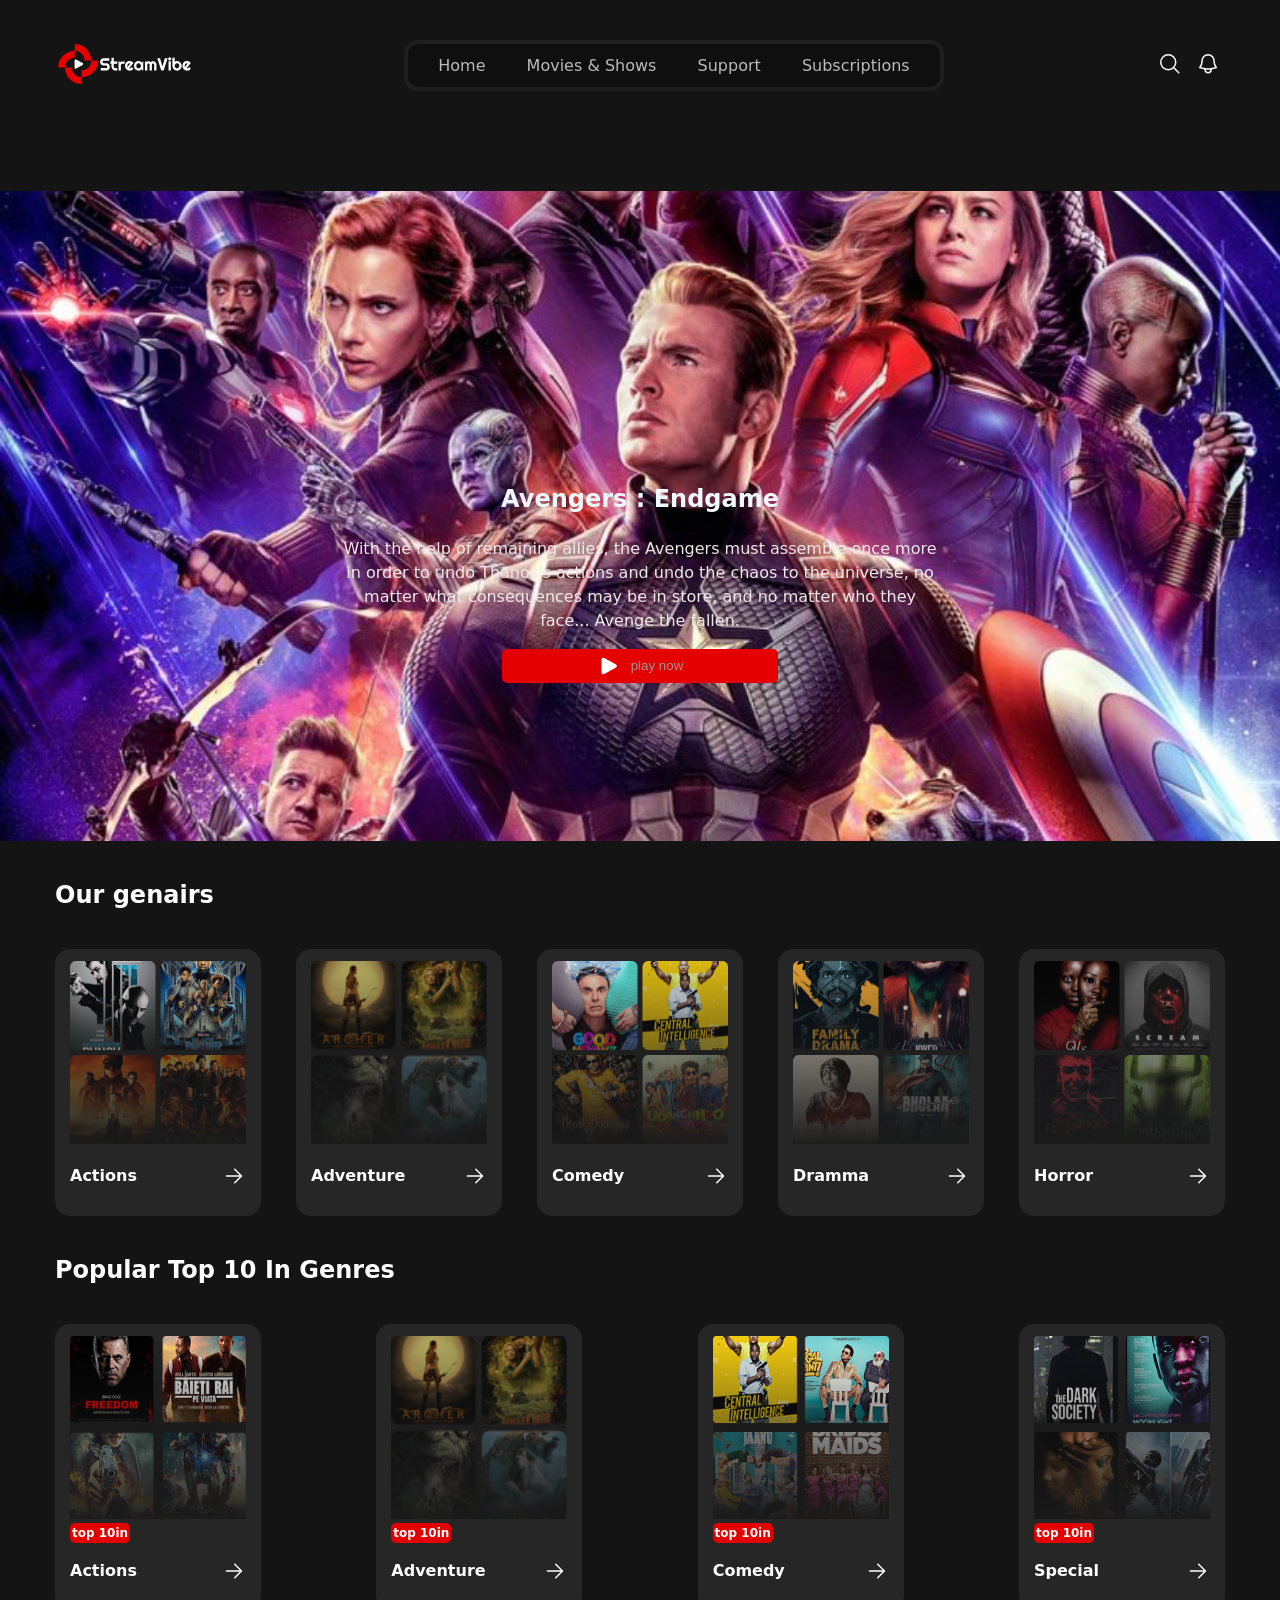
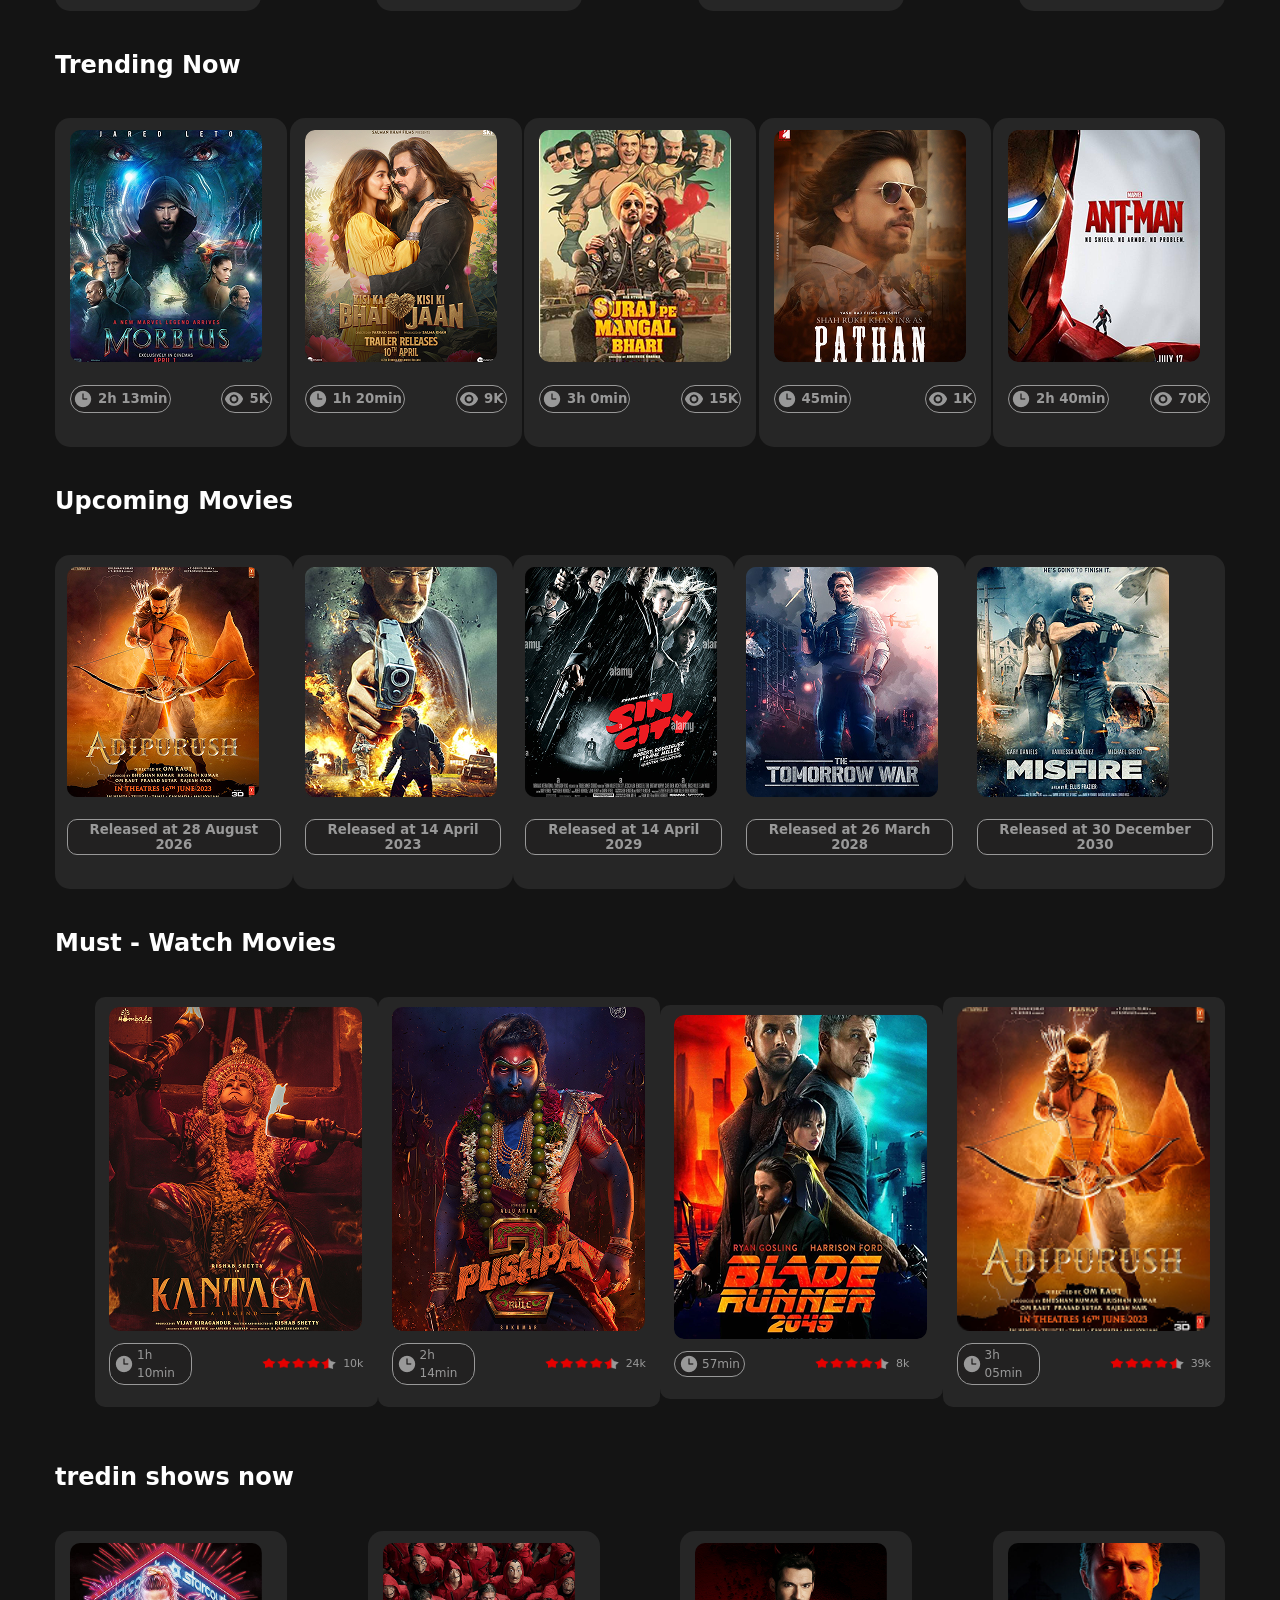
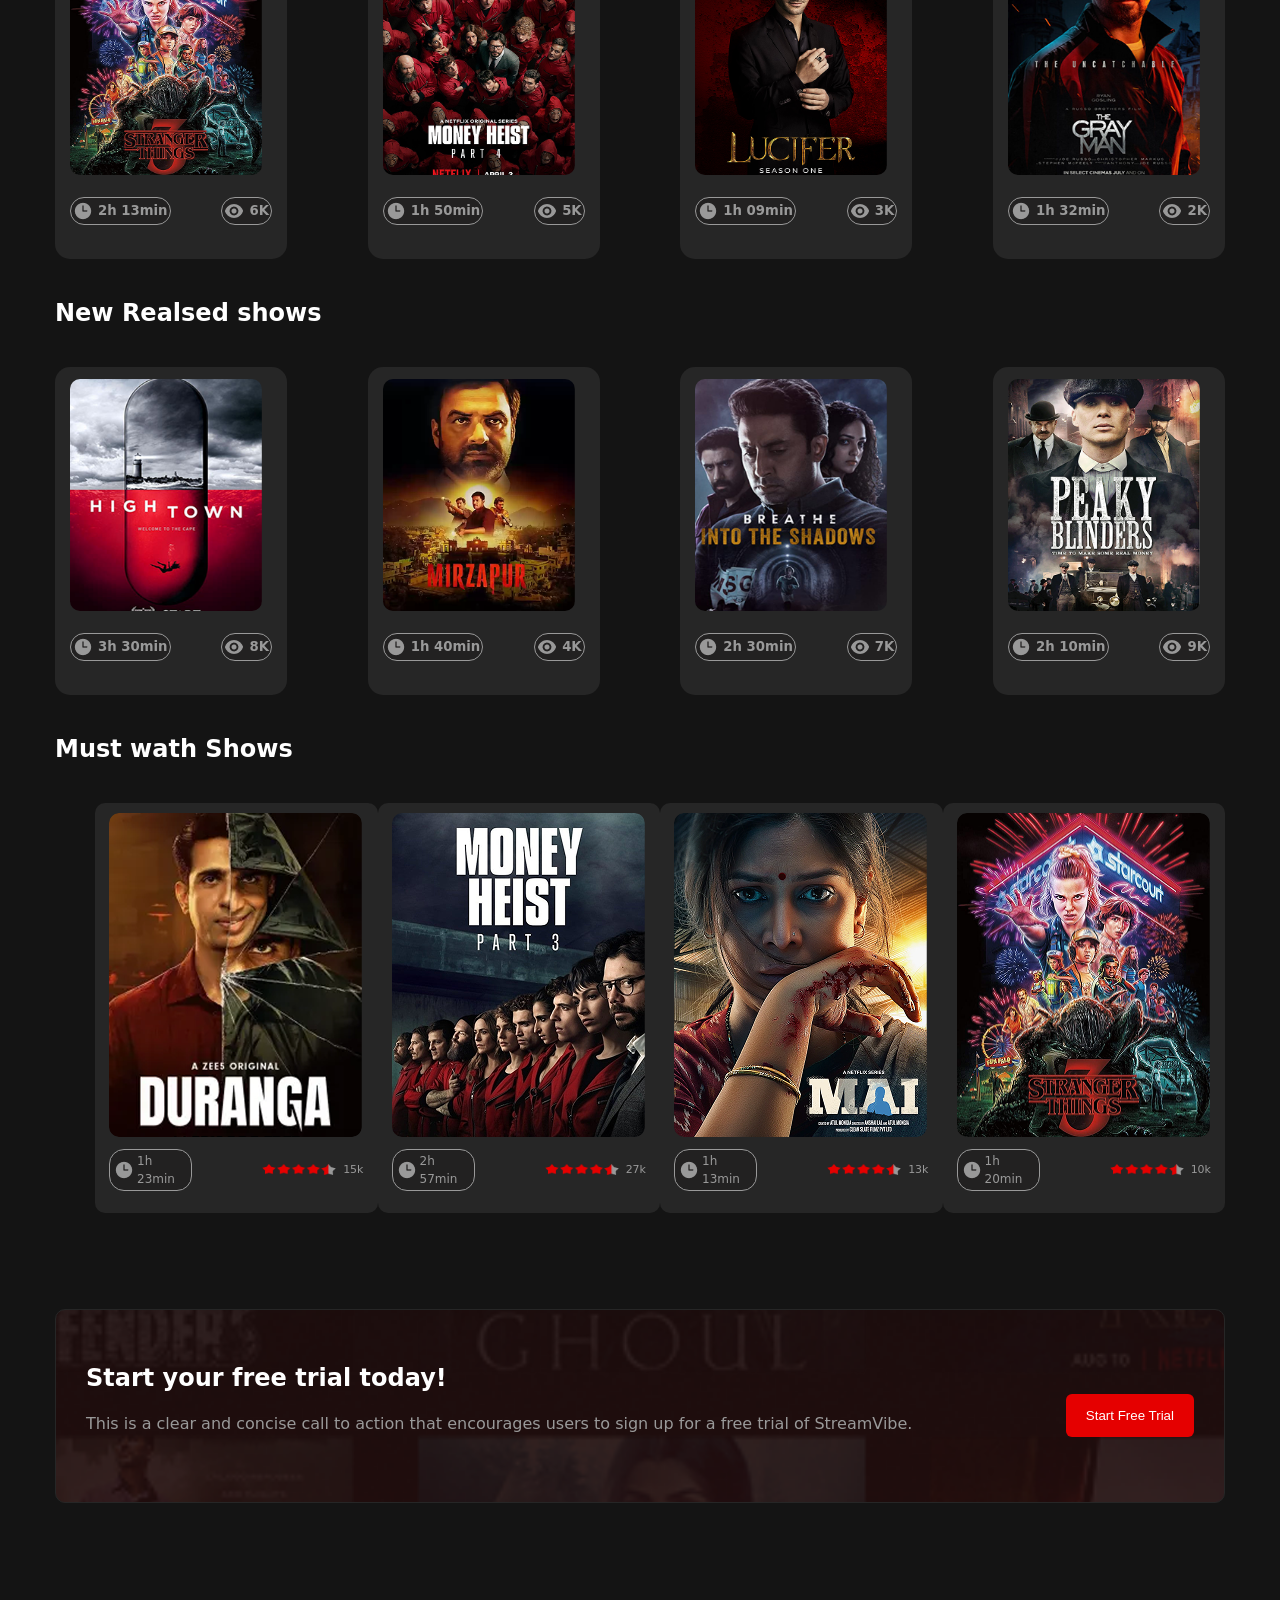
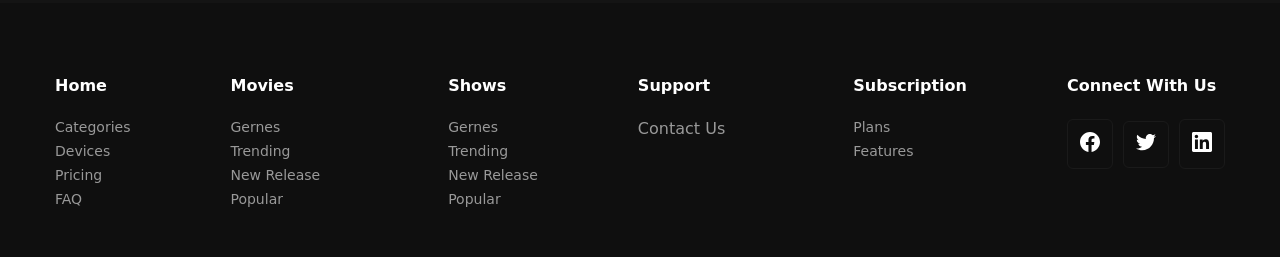
==== commit 78df3814: "Animation-Vibe" ====
--- a/movie.html
+++ b/movie.html
@@ -1,10 +1,11 @@
-<!doctype html>
+ <!doctype html>
 <html lang="en">
   <head>
     <meta charset="UTF-8" />
     <meta name="viewport" content="width=device-width, initial-scale=1.0" />
     <title>Document</title>
     <link rel="stylesheet" href="./styles/main.css" />
+    <link rel="stylesheet" href="https://unpkg.com/aos@next/dist/aos.css" />
   </head>
   <body>
     <header
@@ -50,9 +51,7 @@
               matter who they face... Avenge the fallen.
             </p>
 
-            <button class="red-btn">
-              <img src="./images/toxta.png" alt="" /> play now
-            </button>
+            <button class="red-btn"><img src="./images/toxta.png" alt="" /><a href="./support.html">play now</a> </button>
           </div>
           <div class="liner"></div>
         </div>
@@ -76,28 +75,28 @@
               alt=""
             />
             <div class="movies-mini">
-              <h3 class="movies-title">Actions</h3>
+              <h3 class="movies-title">Adventure</h3>
               <img class="movies-mini-pct" src="./images/strelka.png" alt="" />
             </div>
           </li>
           <li class="movies">
             <img class="movies-pct" src="./images/kayp brat 4x4.png" alt="" />
             <div class="movies-mini">
-              <h3 class="movies-title">Actions</h3>
+              <h3 class="movies-title">Comedy</h3>
               <img class="movies-mini-pct" src="./images/strelka.png" alt="" />
             </div>
           </li>
           <li class="movies">
             <img class="movies-pct" src="./images/dramma 4x4.png" alt="" />
             <div class="movies-mini">
-              <h3 class="movies-title">Actions</h3>
+              <h3 class="movies-title">Dramma</h3>
               <img class="movies-mini-pct" src="./images/strelka.png" alt="" />
             </div>
           </li>
           <li class="movies">
             <img class="movies-pct" src="./images/horor.png" alt="" />
             <div class="movies-mini">
-              <h3 class="movies-title">Actions</h3>
+              <h3 class="movies-title">Horror</h3>
               <img class="movies-mini-pct" src="./images/strelka.png" alt="" />
             </div>
           </li>
@@ -122,7 +121,7 @@
             />
             <span class="movies-top">top 10in</span>
             <div class="movies-mini">
-              <h3 class="movies-title">Actions</h3>
+              <h3 class="movies-title">Adventure</h3>
               <img class="movies-mini-pct" src="./images/strelka.png" alt="" />
             </div>
           </li>
@@ -130,7 +129,7 @@
             <img class="movies-pct" src="./images/2 niggers 4x4.png" alt="" />
             <span class="movies-top">top 10in</span>
             <div class="movies-mini">
-              <h3 class="movies-title">Actions</h3>
+              <h3 class="movies-title">Comedy</h3>
               <img class="movies-mini-pct" src="./images/strelka.png" alt="" />
             </div>
           </li>
@@ -142,7 +141,7 @@
             />
             <span class="movies-top">top 10in</span>
             <div class="movies-mini">
-              <h3 class="movies-title">Actions</h3>
+              <h3 class="movies-title">Special</h3>
               <img class="movies-mini-pct" src="./images/strelka.png" alt="" />
             </div>
           </li>
@@ -153,11 +152,11 @@
             <img class="movies-one-pct" src="./images/moribus.png" alt="" />
             <div class="movie-one-mini">
               <h5 class="movies-ocloc-title">
-                <img src="./images/soatvoy.png" alt="" />1h 30min
-              </h5>
-              <h5 class="movies-eye-title">
-                <img src="./images/kozvoy.png" alt="" />
-                2K
+                <img src="./images/soatvoy.png" alt="" />2h 13min
+              </h5>
+              <h5 class="movies-eye-title">
+                <img src="./images/kozvoy.png" alt="" />
+                5K
               </h5>
             </div>
           </li>
@@ -165,11 +164,11 @@
             <img class="movies-one-pct" src="./images/bhaijaan.png" alt="" />
             <div class="movie-one-mini">
               <h5 class="movies-ocloc-title">
-                <img src="./images/soatvoy.png" alt="" />1h 30min
-              </h5>
-              <h5 class="movies-eye-title">
-                <img src="./images/kozvoy.png" alt="" />
-                2K
+                <img src="./images/soatvoy.png" alt="" />1h 20min
+              </h5>
+              <h5 class="movies-eye-title">
+                <img src="./images/kozvoy.png" alt="" />
+                9K
               </h5>
             </div>
           </li>
@@ -177,11 +176,11 @@
             <img class="movies-one-pct" src="./images/suraj pe.png" alt="" />
             <div class="movie-one-mini">
               <h5 class="movies-ocloc-title">
-                <img src="./images/soatvoy.png" alt="" />1h 30min
-              </h5>
-              <h5 class="movies-eye-title">
-                <img src="./images/kozvoy.png" alt="" />
-                2K
+                <img src="./images/soatvoy.png" alt="" />3h 0min
+              </h5>
+              <h5 class="movies-eye-title">
+                <img src="./images/kozvoy.png" alt="" />
+                15K
               </h5>
             </div>
           </li>
@@ -189,11 +188,11 @@
             <img class="movies-one-pct" src="./images/./pathan.png" alt="" />
             <div class="movie-one-mini">
               <h5 class="movies-ocloc-title">
-                <img src="./images/soatvoy.png" alt="" />1h 30min
-              </h5>
-              <h5 class="movies-eye-title">
-                <img src="./images/kozvoy.png" alt="" />
-                2K
+                <img src="./images/soatvoy.png" alt="" /> 45min
+              </h5>
+              <h5 class="movies-eye-title">
+                <img src="./images/kozvoy.png" alt="" />
+                1K
               </h5>
             </div>
           </li>
@@ -201,20 +200,20 @@
             <img class="movies-one-pct" src="./images/ant man.png" alt="" />
             <div class="movie-one-mini">
               <h5 class="movies-ocloc-title">
-                <img src="./images/soatvoy.png" alt="" />1h 30min
-              </h5>
-              <h5 class="movies-eye-title">
-                <img src="./images/kozvoy.png" alt="" />
-                2K
-              </h5>
-            </div>
-          </li>
-        </ul>
-        <h2 style="color: white; padding-top: 20px">New Releases</h2>
+                <img src="./images/soatvoy.png" alt="" />2h 40min
+              </h5>
+              <h5 class="movies-eye-title">
+                <img src="./images/kozvoy.png" alt="" />
+                70K
+              </h5>
+            </div>
+          </li>
+        </ul>
+        <h2 style="color: white; padding-top: 20px">Upcoming Movies</h2>
         <ul class="movies--one--hero" data-aos="fade-up-left">
           <li class="movies--one">
             <img class="movies--one--pct" src="./images/adipurus.png" alt="" />
-            <h5 class="movies--one--title">Released at 14 April 2023</h5>
+            <h5 class="movies--one--title">Released at 28 August 2026</h5>
           </li>
           <li class="movies--one">
             <img
@@ -226,7 +225,7 @@
           </li>
           <li class="movies--one">
             <img class="movies--one--pct" src="./images/sin city.png" alt="" />
-            <h5 class="movies--one--title">Released at 14 April 2023</h5>
+            <h5 class="movies--one--title">Released at 14 April 2029</h5>
           </li>
           <li class="movies--one">
             <img
@@ -234,11 +233,11 @@
               src="./images/tomorrow war.png"
               alt=""
             />
-            <h5 class="movies--one--title">Released at 14 April 2023</h5>
+            <h5 class="movies--one--title">Released at 26 March 2028</h5>
           </li>
           <li class="movies--one">
             <img class="movies--one--pct" src="./images/misfire.png" alt="" />
-            <h5 class="movies--one--title">Released at 14 April 2023</h5>
+            <h5 class="movies--one--title">Released at 30 December 2030</h5>
           </li>
         </ul>
         <h2 style="color: white; padding-top: 20px">Must - Watch Movies</h2>
@@ -247,11 +246,11 @@
             <img class="movies-big-pct" src="./images/kantara.png" alt="" />
             <div class="movies-big-mini">
               <h3 class="movies-big-title">
-                <img src="./images/soatvoy.png" alt="" />1h 57min
-              </h3>
-              <div class="moviees-big-score">
-                <img src="./images/stars.png" alt="" />
-                <h4>20k</h4>
+                <img src="./images/soatvoy.png" alt="" />1h 10min
+              </h3>
+              <div class="moviees-big-score">
+                <img src="./images/stars.png" alt="" />
+                <h4>10k</h4>
               </div>
             </div>
           </li>
@@ -259,11 +258,11 @@
             <img class="movies-big-pct" src="./images/pushpa.png" alt="" />
             <div class="movies-big-mini">
               <h3 class="movies-big-title">
-                <img src="./images/soatvoy.png" alt="" />1h 57min
-              </h3>
-              <div class="moviees-big-score">
-                <img src="./images/stars.png" alt="" />
-                <h4>20k</h4>
+                <img src="./images/soatvoy.png" alt="" />2h 14min
+              </h3>
+              <div class="moviees-big-score">
+                <img src="./images/stars.png" alt="" />
+                <h4>24k</h4>
               </div>
             </div>
           </li>
@@ -271,11 +270,11 @@
             <img class="movies-big-pct" src="./images/blade runer.png" alt="" />
             <div class="movies-big-mini">
               <h3 class="movies-big-title">
-                <img src="./images/soatvoy.png" alt="" />1h 57min
-              </h3>
-              <div class="moviees-big-score">
-                <img src="./images/stars.png" alt="" />
-                <h4>20k</h4>
+                <img src="./images/soatvoy.png" alt="" />57min
+              </h3>
+              <div class="moviees-big-score">
+                <img src="./images/stars.png" alt="" />
+                <h4>8k</h4>
               </div>
             </div>
           </li>
@@ -283,11 +282,11 @@
             <img class="movies-big-pct" src="./images/adipurus.png" alt="" />
             <div class="movies-big-mini">
               <h3 class="movies-big-title">
-                <img src="./images/soatvoy.png" alt="" />1h 57min
-              </h3>
-              <div class="moviees-big-score">
-                <img src="./images/stars.png" alt="" />
-                <h4>20k</h4>
+                <img src="./images/soatvoy.png" alt="" />3h 05min
+              </h3>
+              <div class="moviees-big-score">
+                <img src="./images/stars.png" alt="" />
+                <h4>39k</h4>
               </div>
             </div>
           </li>
@@ -296,93 +295,6 @@
     </section>
     <section>
       <div class="container">
-        <h2 style="color: white; padding-top: 40px">Our Genres</h2>
-        <ul class="movies-hero" data-aos="fade-down-left">
-          <li class="movies">
-            <img class="movies-pct" src="./images/2 kalls .png" alt="" />
-            <div class="movies-mini">
-              <h3 class="movies-title">Actions</h3>
-              <img class="movies-mini-pct" src="./images/strelka.png" alt="" />
-            </div>
-          </li>
-          <li class="movies">
-            <img
-              class="movies-pct"
-              src="./images/kamonchi qix 4x4.png"
-              alt=""
-            />
-            <div class="movies-mini">
-              <h3 class="movies-title">Actions</h3>
-              <img class="movies-mini-pct" src="./images/strelka.png" alt="" />
-            </div>
-          </li>
-          <li class="movies">
-            <img class="movies-pct" src="./images/kayp brat 4x4.png" alt="" />
-            <div class="movies-mini">
-              <h3 class="movies-title">Actions</h3>
-              <img class="movies-mini-pct" src="./images/strelka.png" alt="" />
-            </div>
-          </li>
-          <li class="movies">
-            <img class="movies-pct" src="./images/dramma 4x4.png" alt="" />
-            <div class="movies-mini">
-              <h3 class="movies-title">Actions</h3>
-              <img class="movies-mini-pct" src="./images/strelka.png" alt="" />
-            </div>
-          </li>
-          <li class="movies">
-            <img class="movies-pct" src="./images/horor.png" alt="" />
-            <div class="movies-mini">
-              <h3 class="movies-title">Actions</h3>
-              <img class="movies-mini-pct" src="./images/strelka.png" alt="" />
-            </div>
-          </li>
-        </ul>
-        <h2 style="color: white; padding-top: 20px">
-          Popular Top 10 In Genres
-        </h2>
-        <ul class="movies--hero" data-aos="zoom-in-up">
-          <li class="movies">
-            <img class="movies-pct" src="./images/freedom 4x4.png" alt="" />
-            <span class="movies-top">top 10in</span>
-            <div class="movies-mini">
-              <h3 class="movies-title">Actions</h3>
-              <img class="movies-mini-pct" src="./images/strelka.png" alt="" />
-            </div>
-          </li>
-          <li class="movies">
-            <img
-              class="movies-pct"
-              src="./images/kamonchi qix 4x4.png"
-              alt=""
-            />
-            <span class="movies-top">top 10in</span>
-            <div class="movies-mini">
-              <h3 class="movies-title">Actions</h3>
-              <img class="movies-mini-pct" src="./images/strelka.png" alt="" />
-            </div>
-          </li>
-          <li class="movies">
-            <img class="movies-pct" src="./images/2 niggers 4x4.png" alt="" />
-            <span class="movies-top">top 10in</span>
-            <div class="movies-mini">
-              <h3 class="movies-title">Actions</h3>
-              <img class="movies-mini-pct" src="./images/strelka.png" alt="" />
-            </div>
-          </li>
-          <li class="movies">
-            <img
-              class="movies-pct"
-              src="./images/dark socsicty 4x4.png"
-              alt=""
-            />
-            <span class="movies-top">top 10in</span>
-            <div class="movies-mini">
-              <h3 class="movies-title">Actions</h3>
-              <img class="movies-mini-pct" src="./images/strelka.png" alt="" />
-            </div>
-          </li>
-        </ul>
         <h2 style="color: white; padding-top: 20px">tredin shows now</h2>
         <ul class="movies-one-hero" data-aos="zoom-in-down">
           <li class="movies-one">
@@ -393,11 +305,11 @@
             />
             <div class="movie-one-mini">
               <h5 class="movies-ocloc-title">
-                <img src="./images/soatvoy.png" alt="" />1h 30min
-              </h5>
-              <h5 class="movies-eye-title">
-                <img src="./images/kozvoy.png" alt="" />
-                2K
+                <img src="./images/soatvoy.png" alt="" />2h 13min
+              </h5>
+              <h5 class="movies-eye-title">
+                <img src="./images/kozvoy.png" alt="" />
+                6K
               </h5>
             </div>
           </li>
@@ -409,11 +321,11 @@
             />
             <div class="movie-one-mini">
               <h5 class="movies-ocloc-title">
-                <img src="./images/soatvoy.png" alt="" />1h 30min
-              </h5>
-              <h5 class="movies-eye-title">
-                <img src="./images/kozvoy.png" alt="" />
-                2K
+                <img src="./images/soatvoy.png" alt="" />1h 50min
+              </h5>
+              <h5 class="movies-eye-title">
+                <img src="./images/kozvoy.png" alt="" />
+                5K
               </h5>
             </div>
           </li>
@@ -421,11 +333,11 @@
             <img class="movies-one-pct" src="./images/lyutsifer.png" alt="" />
             <div class="movie-one-mini">
               <h5 class="movies-ocloc-title">
-                <img src="./images/soatvoy.png" alt="" />1h 30min
-              </h5>
-              <h5 class="movies-eye-title">
-                <img src="./images/kozvoy.png" alt="" />
-                2K
+                <img src="./images/soatvoy.png" alt="" />1h 09min
+              </h5>
+              <h5 class="movies-eye-title">
+                <img src="./images/kozvoy.png" alt="" />
+                3K
               </h5>
             </div>
           </li>
@@ -433,7 +345,7 @@
             <img class="movies-one-pct" src="./images/gary man.png" alt="" />
             <div class="movie-one-mini">
               <h5 class="movies-ocloc-title">
-                <img src="./images/soatvoy.png" alt="" />1h 30min
+                <img src="./images/soatvoy.png" alt="" />1h 32min
               </h5>
               <h5 class="movies-eye-title">
                 <img src="./images/kozvoy.png" alt="" />
@@ -448,11 +360,11 @@
             <img class="movies-one-pct" src="./images/high town.png" alt="" />
             <div class="movie-one-mini">
               <h5 class="movies-ocloc-title">
-                <img src="./images/soatvoy.png" alt="" />1h 30min
-              </h5>
-              <h5 class="movies-eye-title">
-                <img src="./images/kozvoy.png" alt="" />
-                2K
+                <img src="./images/soatvoy.png" alt="" />3h 30min
+              </h5>
+              <h5 class="movies-eye-title">
+                <img src="./images/kozvoy.png" alt="" />
+                8K
               </h5>
             </div>
           </li>
@@ -460,11 +372,11 @@
             <img class="movies-one-pct" src="./images/mir zapur.png" alt="" />
             <div class="movie-one-mini">
               <h5 class="movies-ocloc-title">
-                <img src="./images/soatvoy.png" alt="" />1h 30min
-              </h5>
-              <h5 class="movies-eye-title">
-                <img src="./images/kozvoy.png" alt="" />
-                2K
+                <img src="./images/soatvoy.png" alt="" />1h 40min
+              </h5>
+              <h5 class="movies-eye-title">
+                <img src="./images/kozvoy.png" alt="" />
+                4K
               </h5>
             </div>
           </li>
@@ -472,11 +384,11 @@
             <img class="movies-one-pct" src="./images/breathe.png" alt="" />
             <div class="movie-one-mini">
               <h5 class="movies-ocloc-title">
-                <img src="./images/soatvoy.png" alt="" />1h 30min
-              </h5>
-              <h5 class="movies-eye-title">
-                <img src="./images/kozvoy.png" alt="" />
-                2K
+                <img src="./images/soatvoy.png" alt="" />2h 30min
+              </h5>
+              <h5 class="movies-eye-title">
+                <img src="./images/kozvoy.png" alt="" />
+                7K
               </h5>
             </div>
           </li>
@@ -488,11 +400,11 @@
             />
             <div class="movie-one-mini">
               <h5 class="movies-ocloc-title">
-                <img src="./images/soatvoy.png" alt="" />1h 30min
-              </h5>
-              <h5 class="movies-eye-title">
-                <img src="./images/kozvoy.png" alt="" />
-                2K
+                <img src="./images/soatvoy.png" alt="" />2h 10min
+              </h5>
+              <h5 class="movies-eye-title">
+                <img src="./images/kozvoy.png" alt="" />
+                9K
               </h5>
             </div>
           </li>
@@ -503,11 +415,11 @@
             <img class="movies-big-pct" src="./images/duranga.png" alt="" />
             <div class="movies-big-mini">
               <h3 class="movies-big-title">
-                <img src="./images/soatvoy.png" alt="" />1h 57min
-              </h3>
-              <div class="moviees-big-score">
-                <img src="./images/stars.png" alt="" />
-                <h4>20k</h4>
+                <img src="./images/soatvoy.png" alt="" />1h 23min
+              </h3>
+              <div class="moviees-big-score">
+                <img src="./images/stars.png" alt="" />
+                <h4>15k</h4>
               </div>
             </div>
           </li>
@@ -515,11 +427,11 @@
             <img class="movies-big-pct" src="./images/money heist.png" alt="" />
             <div class="movies-big-mini">
               <h3 class="movies-big-title">
-                <img src="./images/soatvoy.png" alt="" />1h 57min
-              </h3>
-              <div class="moviees-big-score">
-                <img src="./images/stars.png" alt="" />
-                <h4>20k</h4>
+                <img src="./images/soatvoy.png" alt="" />2h 57min
+              </h3>
+              <div class="moviees-big-score">
+                <img src="./images/stars.png" alt="" />
+                <h4>27k</h4>
               </div>
             </div>
           </li>
@@ -527,11 +439,11 @@
             <img class="movies-big-pct" src="./images/mai.png" alt="" />
             <div class="movies-big-mini">
               <h3 class="movies-big-title">
-                <img src="./images/soatvoy.png" alt="" />1h 57min
-              </h3>
-              <div class="moviees-big-score">
-                <img src="./images/stars.png" alt="" />
-                <h4>20k</h4>
+                <img src="./images/soatvoy.png" alt="" />1h 13min
+              </h3>
+              <div class="moviees-big-score">
+                <img src="./images/stars.png" alt="" />
+                <h4>13k</h4>
               </div>
             </div>
           </li>
@@ -543,11 +455,11 @@
             />
             <div class="movies-big-mini">
               <h3 class="movies-big-title">
-                <img src="./images/soatvoy.png" alt="" />1h 57min
-              </h3>
-              <div class="moviees-big-score">
-                <img src="./images/stars.png" alt="" />
-                <h4>20k</h4>
+                <img src="./images/soatvoy.png" alt="" />1h 20min
+              </h3>
+              <div class="moviees-big-score">
+                <img src="./images/stars.png" alt="" />
+                <h4>10k</h4>
               </div>
             </div>
           </li>
@@ -649,7 +561,16 @@
         </div>
       </div>
     </footer>
-
+    <script src="https://unpkg.com/aos@next/dist/aos.js"></script>
+    <script>
+      // ENG MUHIM TO'G'RILANGAN JOYI: 
+      // Planshet va Mobil qurilmalarda (ekran kengligi 992px dan kichik bo'lsa) AOS o'chadi.
+      // Bu orqali mobil versiyada o'ngga-chapga skrol butunlay yo'qoladi, menyu va linklar benuqson ishlaydi.
+      AOS.init({
+        once: true,
+        disable: window.innerWidth < 992
+      });
+    </script>
     <script src="./main.js"></script>
   </body>
 </html>
--- a/styles/main.css
+++ b/styles/main.css
@@ -1355,4 +1355,38 @@
   font-family: system-ui, -apple-system, BlinkMacSystemFont, "Segoe UI", Roboto, Oxygen, Ubuntu, Cantarell, "Open Sans", "Helvetica Neue", sans-serif;
   margin: 0;
   transition: 0.6s linear;
-}/*# sourceMappingURL=main.css.map */+}/*# sourceMappingURL=main.css.map */
+
+
+/* ==========================================================================
+   MOBILDA GORIZONTAL SKROLLNI (O'NGGA-CHAPGA SILJISHNI) BUTUNLAY YO'QOTISH
+   ========================================================================== */
+
+/* Butun sahifani qamrab oluvchi asosiy wrapper va bo'limlarni ekran kengligiga majburlash */
+html,
+body {
+  width: 100% !important;
+  max-width: 100% !important;
+  overflow-x: hidden !important;
+}
+
+.big-wrapper,
+section,
+footer {
+  width: 100% !important;
+  max-width: 100% !important;
+  overflow: hidden !important;
+  /* Chetga chiqib ketgan har qanday ortiqcha elementni qirqib tashlaydi */
+  box-sizing: border-box !important;
+}
+
+/* Katta bloklar ichidagi paddinglar ekran kengligini buzmasligi uchun xavfsizlik */
+.container {
+  width: 100% !important;
+  max-width: 1200px;
+  /* Loyihangizdagi container kengligi qancha bo'lsa o'shani yozing */
+  margin: 0 auto;
+  padding-left: 15px !important;
+  padding-right: 15px !important;
+  box-sizing: border-box !important;
+}
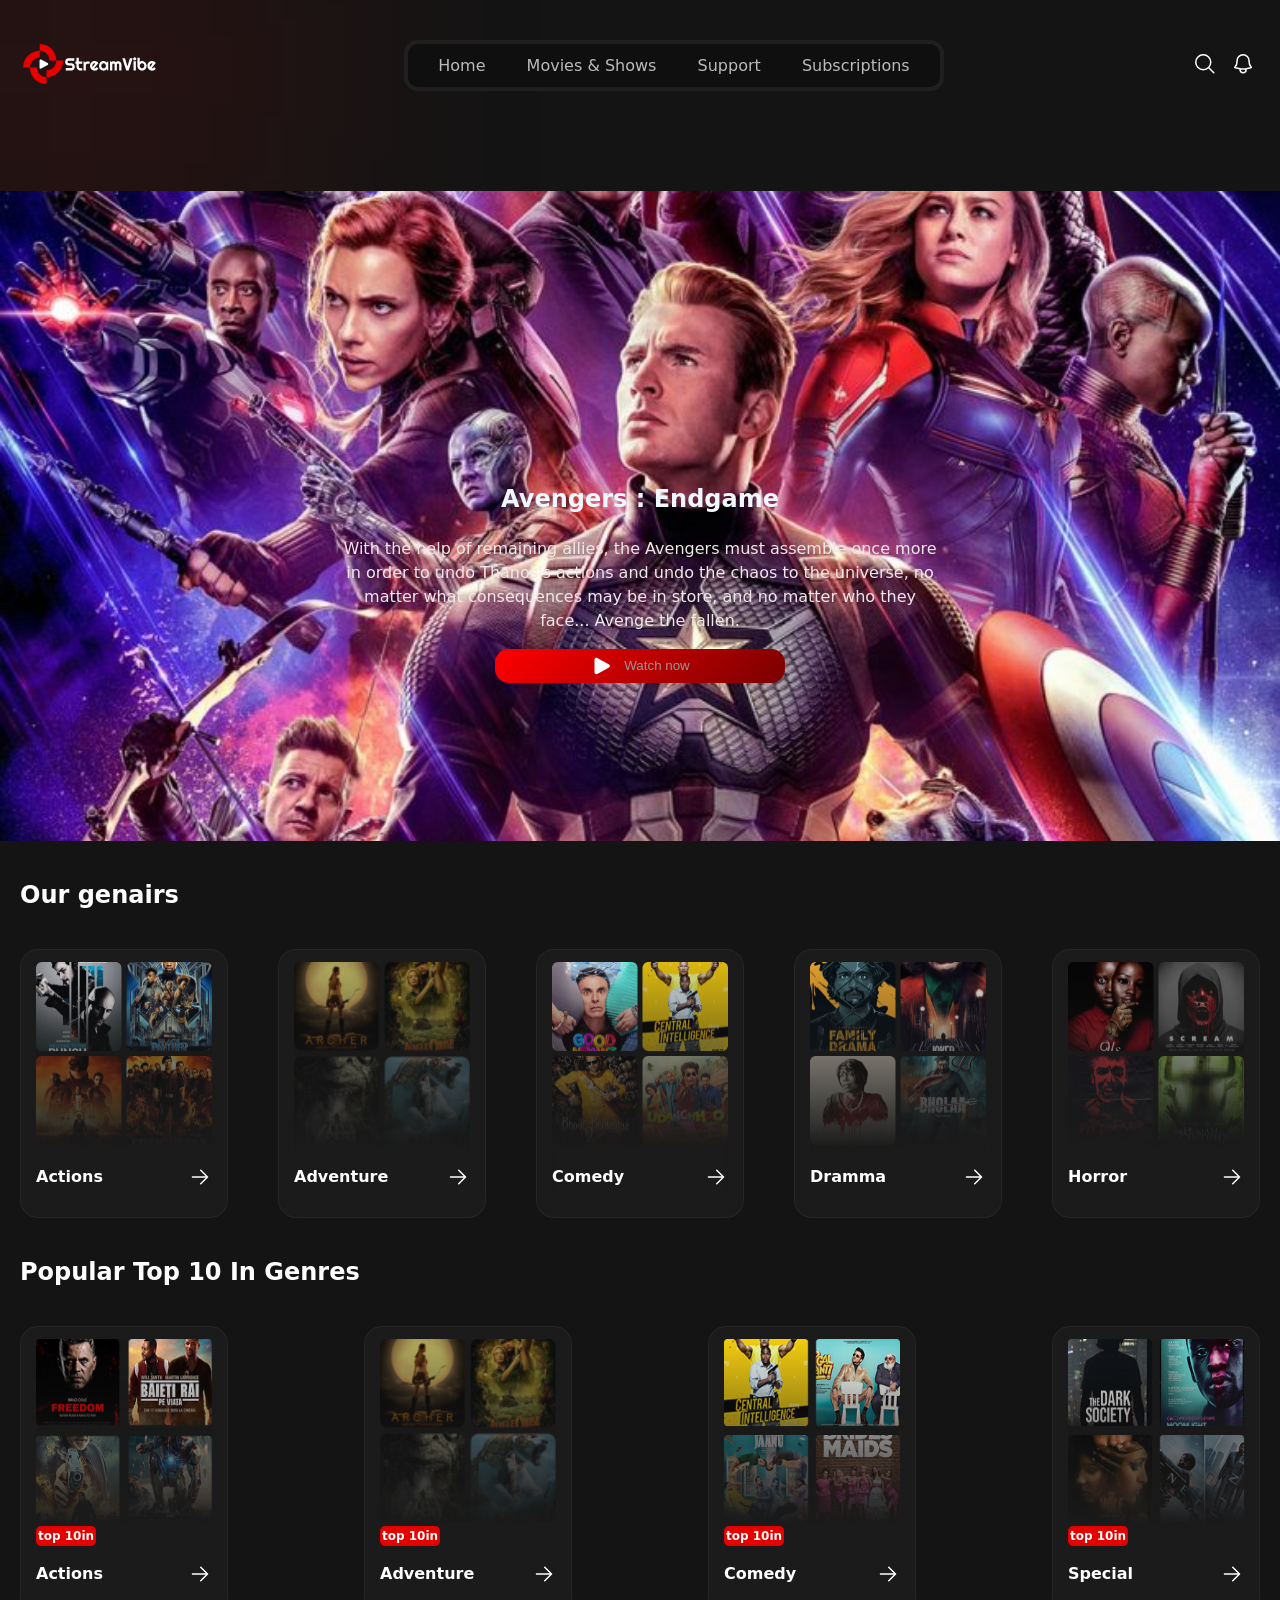
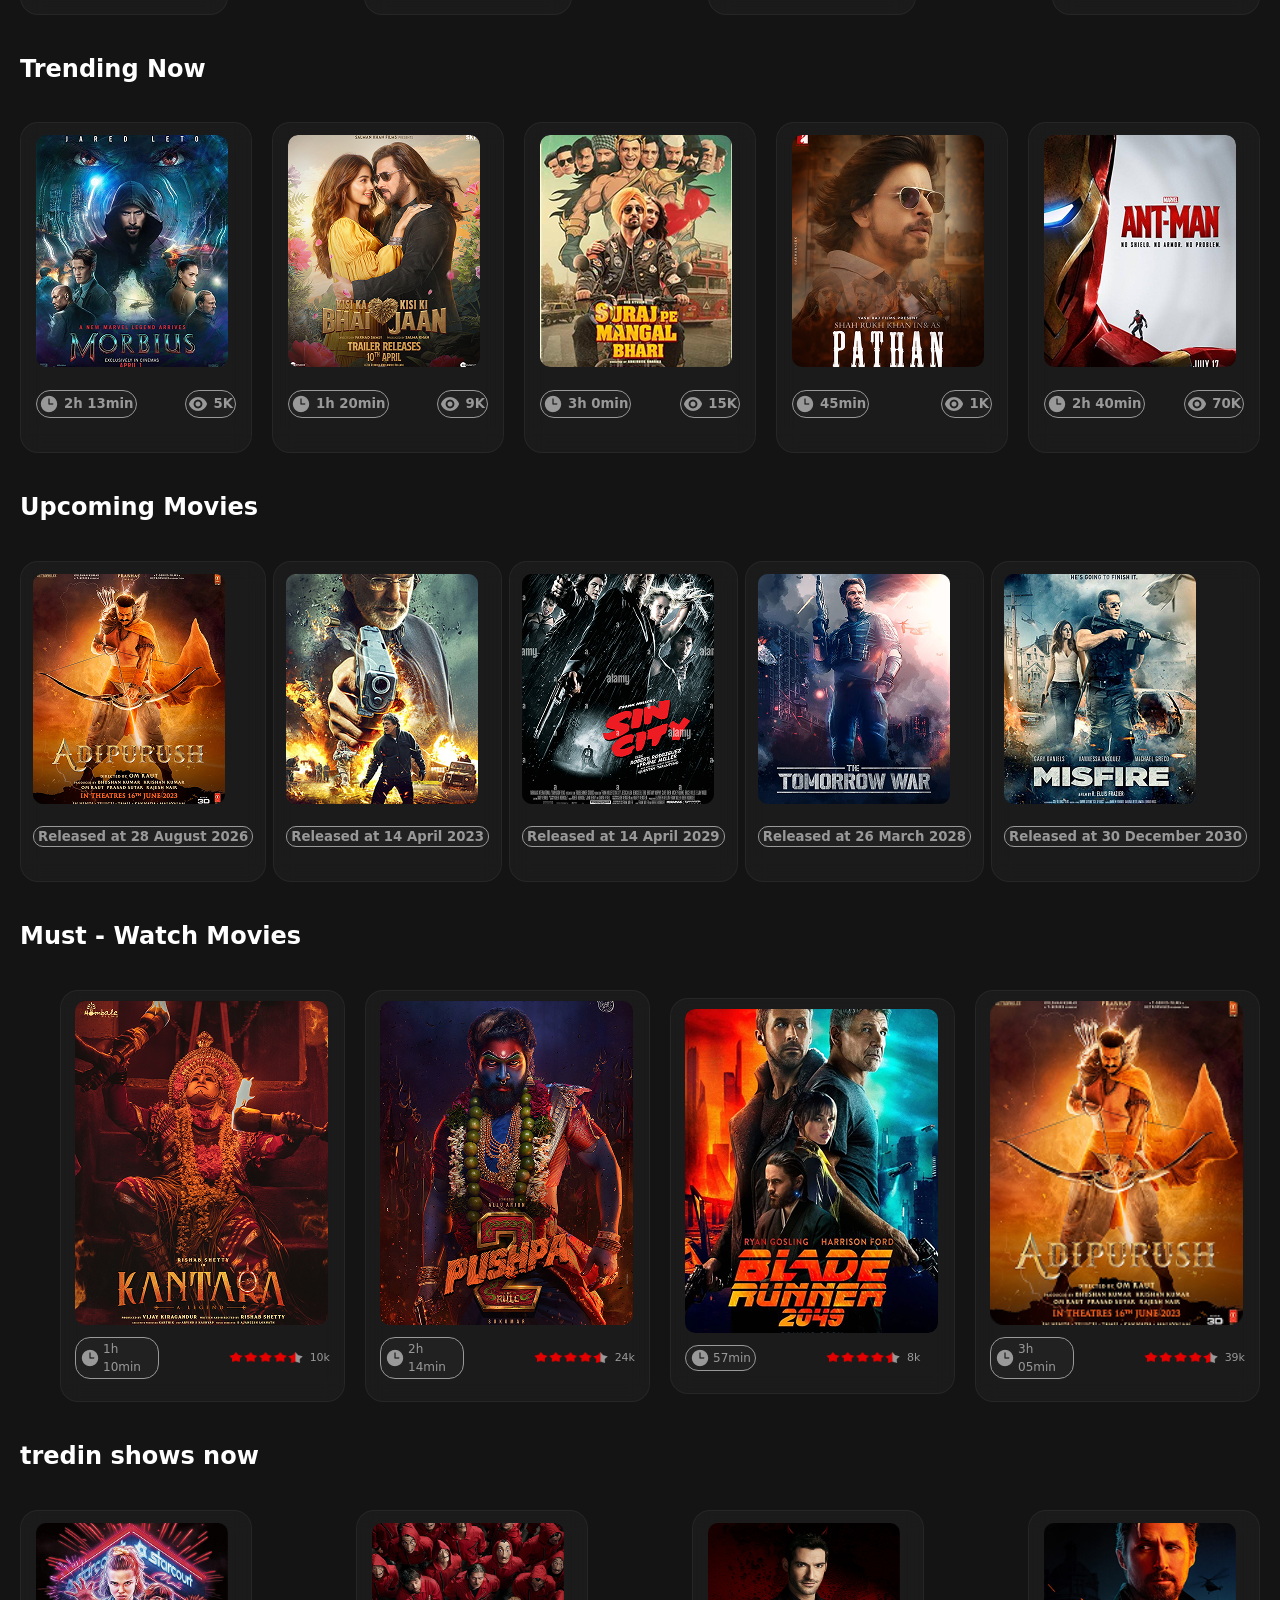
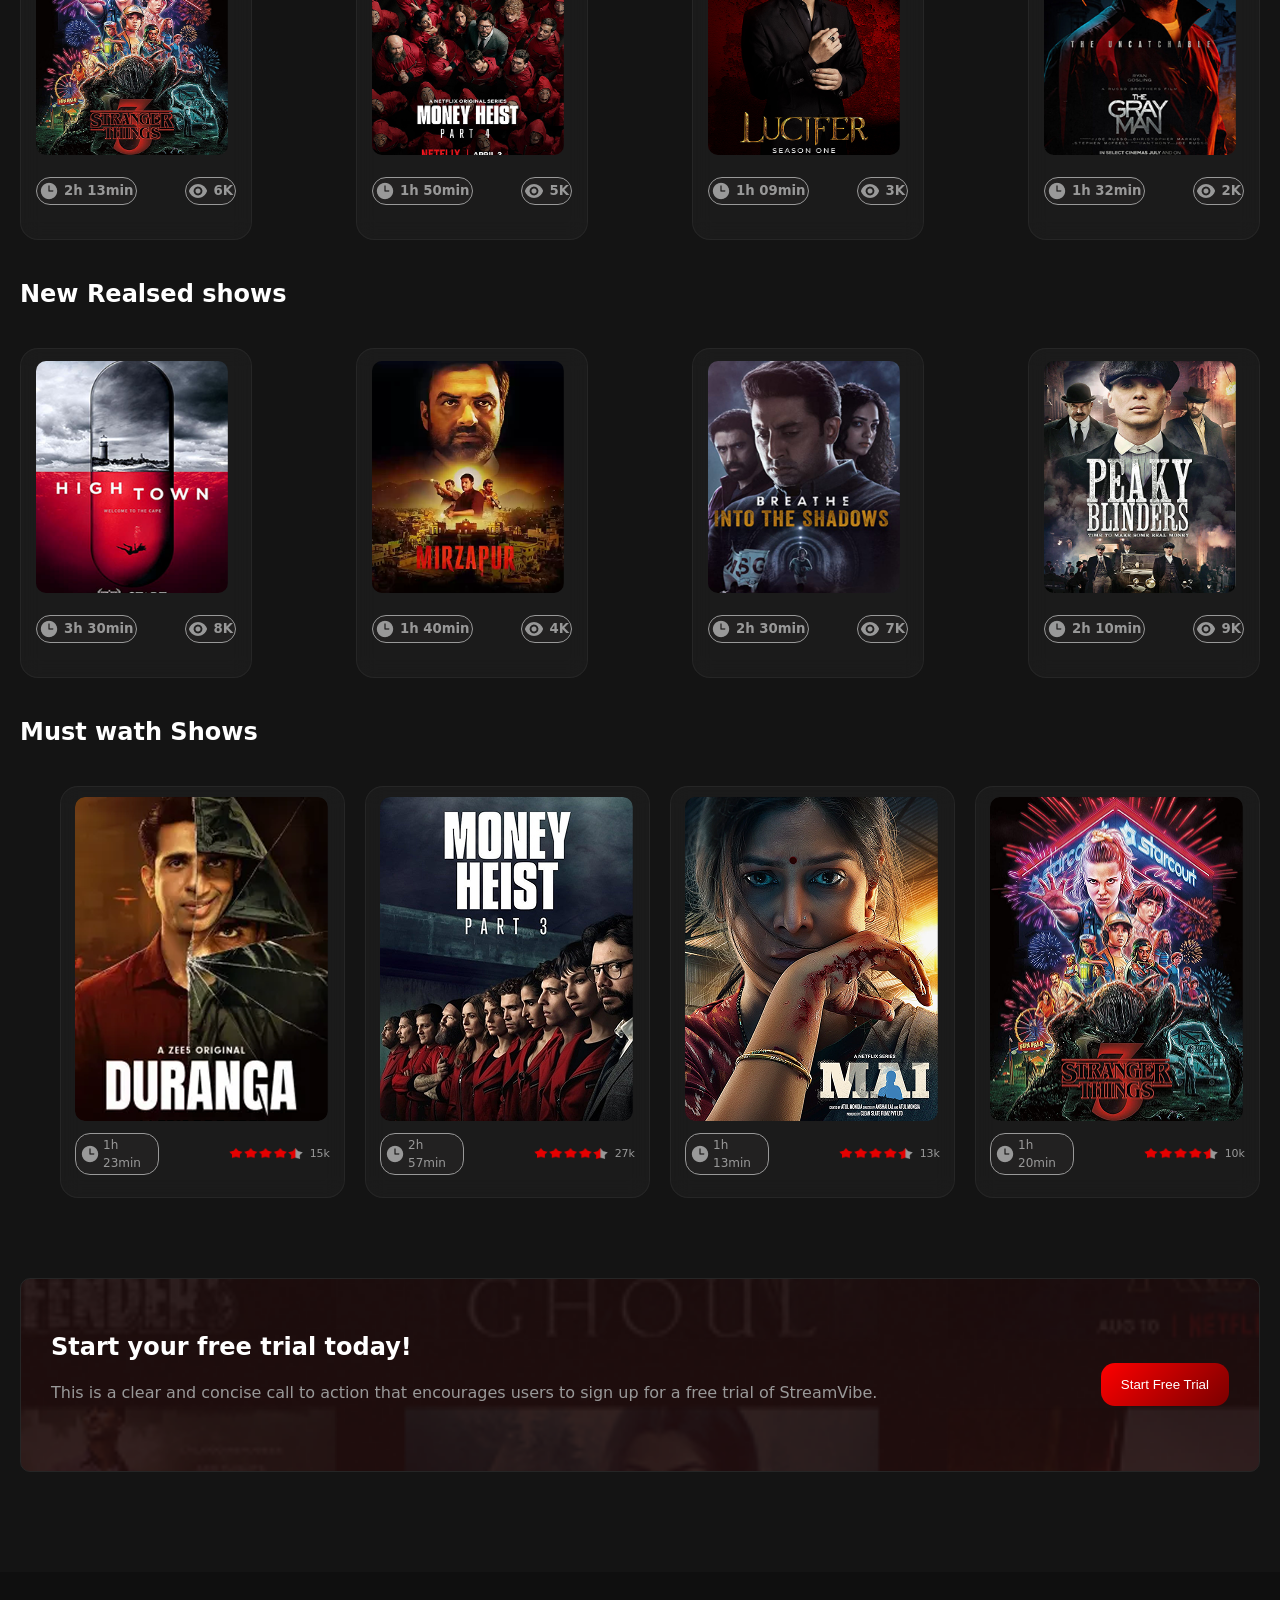
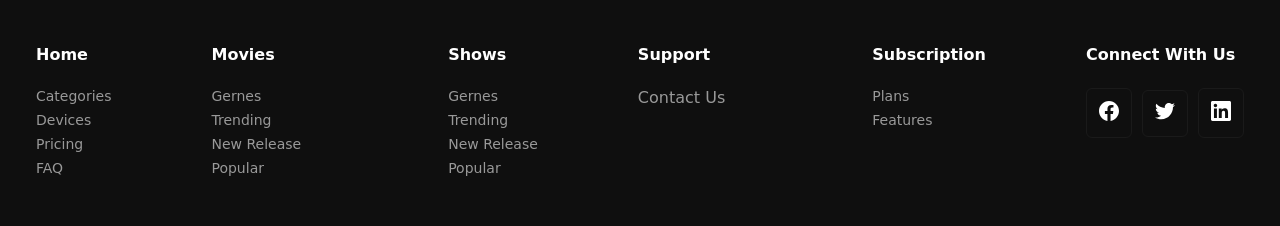
==== commit 90eee432: "Nev-chat" ====
--- a/movie.html
+++ b/movie.html
@@ -51,7 +51,7 @@
               matter who they face... Avenge the fallen.
             </p>
 
-            <button class="red-btn"><img src="./images/toxta.png" alt="" /><a href="./support.html">play now</a> </button>
+            <button class="red-btn"><img src="./images/toxta.png" alt="" /><a href="./support.html">Watch now</a> </button>
           </div>
           <div class="liner"></div>
         </div>
--- a/styles/main.css
+++ b/styles/main.css
@@ -17,6 +17,7 @@
   justify-content: space-between;
   margin-top: 40px;
 }
+
 
 .nav-container {
   position: relative;
@@ -1356,37 +1357,415 @@
   margin: 0;
   transition: 0.6s linear;
 }/*# sourceMappingURL=main.css.map */
-
-
-/* ==========================================================================
-   MOBILDA GORIZONTAL SKROLLNI (O'NGGA-CHAPGA SILJISHNI) BUTUNLAY YO'QOTISH
-   ========================================================================== */
-
-/* Butun sahifani qamrab oluvchi asosiy wrapper va bo'limlarni ekran kengligiga majburlash */
-html,
-body {
-  width: 100% !important;
-  max-width: 100% !important;
-  overflow-x: hidden !important;
-}
-
-.big-wrapper,
-section,
-footer {
-  width: 100% !important;
-  max-width: 100% !important;
-  overflow: hidden !important;
-  /* Chetga chiqib ketgan har qanday ortiqcha elementni qirqib tashlaydi */
-  box-sizing: border-box !important;
-}
-
-/* Katta bloklar ichidagi paddinglar ekran kengligini buzmasligi uchun xavfsizlik */
-.container {
-  width: 100% !important;
-  max-width: 1200px;
-  /* Loyihangizdagi container kengligi qancha bo'lsa o'shani yozing */
-  margin: 0 auto;
-  padding-left: 15px !important;
-  padding-right: 15px !important;
-  box-sizing: border-box !important;
+/* ========================= */
+/* BOX SHADOW ANIMATIONS */
+/* ========================= */
+
+/* Desktop uchun shadow animatsiya */
+@media (min-width: 992px) {
+
+  .card1,
+  .mobile,
+  .plan1,
+  .faq-item,
+  .start-wrapper,
+  .navbar-copiya,
+  .header-intro,
+  .four-wrapper,
+  .hero-wrapper,
+  .img1 {
+    transition: all 0.4s ease;
+  }
+
+  /* Cards */
+  .card1:hover {
+    transform: translateY(-10px);
+    box-shadow:
+      0 0 20px rgba(229, 0, 0, 0.5),
+      0 0 40px rgba(229, 0, 0, 0.3);
+  }
+
+  /* Devices section */
+  .mobile:hover {
+    transform: translateY(-8px);
+    box-shadow:
+      0 0 25px rgba(255, 255, 255, 0.15),
+      0 0 50px rgba(229, 0, 0, 0.2);
+  }
+
+  /* Pricing plans */
+  .plan1:hover {
+    transform: scale(1.03);
+    box-shadow:
+      0 0 25px rgba(229, 0, 0, 0.5),
+      0 0 60px rgba(229, 0, 0, 0.25);
+  }
+
+  /* FAQ */
+  .faq-item:hover {
+    transform: translateX(5px);
+    box-shadow:
+      0 0 20px rgba(255, 255, 255, 0.08),
+      0 0 40px rgba(229, 0, 0, 0.15);
+  }
+
+  /* Trial section */
+  .start-wrapper:hover {
+    box-shadow:
+      0 0 30px rgba(229, 0, 0, 0.35),
+      0 0 70px rgba(229, 0, 0, 0.2);
+  }
+
+  /* Header */
+  .header-intro:hover {
+    box-shadow:
+      0 0 20px rgba(255, 255, 255, 0.05);
+  }
+
+  /* Buttons */
+  .strat-btn:hover,
+  .four-btn:hover,
+  .four-btnn:hover,
+  .plan-btn:hover,
+  .start-btn:hover {
+    transform: translateY(-3px);
+    box-shadow:
+      0 0 20px rgba(229, 0, 0, 0.5),
+      0 0 40px rgba(229, 0, 0, 0.3);
+  }
+
+  /* Social icons */
+  .img1:hover {
+    transform: rotate(5deg) scale(1.1);
+    box-shadow:
+      0 0 15px rgba(229, 0, 0, 0.4);
+  }
+
+  /* Navbar items */
+  .navbar .item:hover,
+  .navbar-copiya .item:hover {
+    text-shadow:
+      0 0 10px rgba(229, 0, 0, 0.8),
+      0 0 20px rgba(229, 0, 0, 0.5);
+  }
+}
+
+
+/* ========================= */
+/* MOBILE & TABLET SAFE */
+/* ========================= */
+
+/* Mobil va planshetda layout buzilmasligi uchun */
+@media (max-width: 991px) {
+
+  .card1,
+  .mobile,
+  .plan1,
+  .faq-item,
+  .start-wrapper,
+  .img1,
+  .strat-btn,
+  .four-btn,
+  .four-btnn,
+  .plan-btn,
+  .start-btn {
+    box-shadow:
+      0 0 10px rgba(229, 0, 0, 0.15);
+  }
+
+  /* Hover transformlarni o‘chiradi */
+  .card1:hover,
+  .mobile:hover,
+  .plan1:hover,
+  .faq-item:hover,
+  .start-wrapper:hover,
+  .img1:hover,
+  .strat-btn:hover,
+  .four-btn:hover,
+  .four-btnn:hover,
+  .plan-btn:hover,
+  .start-btn:hover {
+    transform: none;
+  }
+}
+
+/* ========================= */
+/* CINEMA PREMIUM ANIMATION */
+/* ========================= */
+
+/* Smooth */
+* {
+  scroll-behavior: smooth;
+}
+
+/* Main cards */
+.movies,
+.movies-one,
+.movies--one,
+.movies-big,
+.start-wrapper,
+.main-text-box {
+  position: relative;
+  overflow: hidden;
+  transition:
+    transform 0.8s ease,
+    box-shadow 0.8s ease,
+    border 0.8s ease;
+}
+
+/* Premium glass */
+.movies,
+.movies-one,
+.movies--one,
+.movies-big {
+  background: rgba(255, 255, 255, 0.03);
+  backdrop-filter: blur(10px);
+  border: 1px solid rgba(255, 255, 255, 0.05);
+  border-radius: 18px;
+}
+
+/* Desktop hover only */
+@media (min-width: 992px) {
+
+  .movies:hover,
+  .movies-one:hover,
+  .movies--one:hover,
+  .movies-big:hover {
+    transform: translateY(-10px) scale(1.02);
+
+    box-shadow:
+      0 0 20px rgba(255, 0, 0, 0.35),
+      0 0 50px rgba(255, 0, 0, 0.15);
+
+    border: 1px solid rgba(255, 0, 0, 0.2);
+  }
+
+  /* Images zoom */
+  .movies-pct,
+  .movies-one-pct,
+  .movies--one--pct,
+  .movies-big-pct {
+    transition: transform 1s ease;
+  }
+
+  .movies:hover .movies-pct,
+  .movies-one:hover .movies-one-pct,
+  .movies--one:hover .movies--one--pct,
+  .movies-big:hover .movies-big-pct {
+    transform: scale(1.07);
+  }
+}
+
+/* Buttons */
+.red-btn,
+.four-btnn {
+  position: relative;
+  overflow: hidden;
+  border: none;
+  border-radius: 14px;
+  background: linear-gradient(135deg, #ff0000, #7a0000);
+
+  transition:
+    transform 0.9s ease,
+    box-shadow 0.9s ease;
+}
+
+/* Button shine */
+.red-btn::before,
+.four-btnn::before {
+  content: "";
+  position: absolute;
+  top: 0;
+  left: -160%;
+  width: 45%;
+  height: 100%;
+  background: rgba(255, 255, 255, 0.25);
+  transform: skewX(-25deg);
+  transition: 1.8s ease;
+}
+
+.red-btn:hover::before,
+.four-btnn:hover::before {
+  left: 170%;
+}
+
+/* Button hover */
+@media (min-width: 992px) {
+
+  .red-btn:hover,
+  .four-btnn:hover {
+    transform: translateY(-5px);
+
+    box-shadow:
+      0 0 20px rgba(255, 0, 0, 0.4),
+      0 0 50px rgba(255, 0, 0, 0.2);
+  }
+}
+
+/* Titles */
+.main-title,
+.movies-title,
+.title5 {
+  transition: 0.6s ease;
+}
+
+@media (min-width: 992px) {
+
+  .main-title:hover,
+  .movies-title:hover,
+  .title5:hover {
+    text-shadow:
+      0 0 10px rgba(255, 0, 0, 0.7),
+      0 0 30px rgba(255, 0, 0, 0.4);
+  }
+}
+
+/* Navbar animation */
+.navbar .item {
+  position: relative;
+  transition: 0.5s ease;
+}
+
+.navbar .item::after {
+  content: "";
+  position: absolute;
+  left: 0;
+  bottom: -5px;
+  width: 0%;
+  height: 2px;
+  background: #ff0000;
+  transition: 0.6s ease;
+}
+
+.navbar .item:hover::after {
+  width: 100%;
+}
+
+/* Logo */
+.site-logo {
+  transition: 0.7s ease;
+}
+
+@media (min-width: 992px) {
+
+  .site-logo:hover {
+    transform: scale(1.08) rotate(-3deg);
+
+    filter:
+      drop-shadow(0 0 10px rgba(255, 0, 0, 0.7));
+  }
+}
+
+/* Background glow */
+body::before {
+  content: "";
+  position: fixed;
+  width: 500px;
+  height: 500px;
+  background: rgba(255, 0, 0, 0.08);
+  filter: blur(120px);
+  top: -180px;
+  left: -180px;
+  z-index: -1;
+
+  animation: cinemaGlow 10s ease-in-out infinite alternate;
+}
+
+@keyframes cinemaGlow {
+
+  from {
+    transform: translate(0, 0);
+  }
+
+  to {
+    transform: translate(120px, 80px);
+  }
+}
+
+/* Mobile safe */
+@media (max-width: 991px) {
+
+  html,
+  body {
+    overflow-x: hidden;
+  }
+
+  .movies:hover,
+  .movies-one:hover,
+  .movies--one:hover,
+  .movies-big:hover,
+  .red-btn:hover,
+  .four-btnn:hover {
+    transform: none !important;
+    box-shadow: none !important;
+  }
+
+  body::before {
+    width: 250px;
+    height: 250px;
+    filter: blur(80px);
+  }
+}
+/* ========================= */
+/* MOBILE HORIZONTAL SCROLL */
+/* ========================= */
+
+@media (max-width: 991px) {
+
+  /* Horizontal scroll lists */
+  .movies-hero,
+  .movies--hero,
+  .movies-one-hero,
+  .movies--one--hero,
+  .movies-big-hero {
+    display: flex;
+    flex-wrap: nowrap !important;
+    overflow-x: auto;
+    overflow-y: hidden;
+    gap: 15px;
+
+    scroll-behavior: smooth;
+    -webkit-overflow-scrolling: touch;
+
+    padding-bottom: 10px;
+  }
+
+  /* Scrollbar hidden */
+  .movies-hero::-webkit-scrollbar,
+  .movies--hero::-webkit-scrollbar,
+  .movies-one-hero::-webkit-scrollbar,
+  .movies--one--hero::-webkit-scrollbar,
+  .movies-big-hero::-webkit-scrollbar {
+    display: none;
+  }
+
+  /* Cards */
+  .movies,
+  .movies-one,
+  .movies--one,
+  .movies-big {
+    flex: 0 0 auto;
+    width: 220px !important;
+    max-width: 220px !important;
+
+    transform: none !important;
+  }
+
+  /* Images */
+  .movies-pct,
+  .movies-one-pct,
+  .movies--one--pct,
+  .movies-big-pct {
+    width: 100%;
+    border-radius: 14px;
+  }
+
+  /* Hover OFF */
+  .movies:hover,
+  .movies-one:hover,
+  .movies--one:hover,
+  .movies-big:hover {
+    transform: none !important;
+    box-shadow: none !important;
+  }
 }
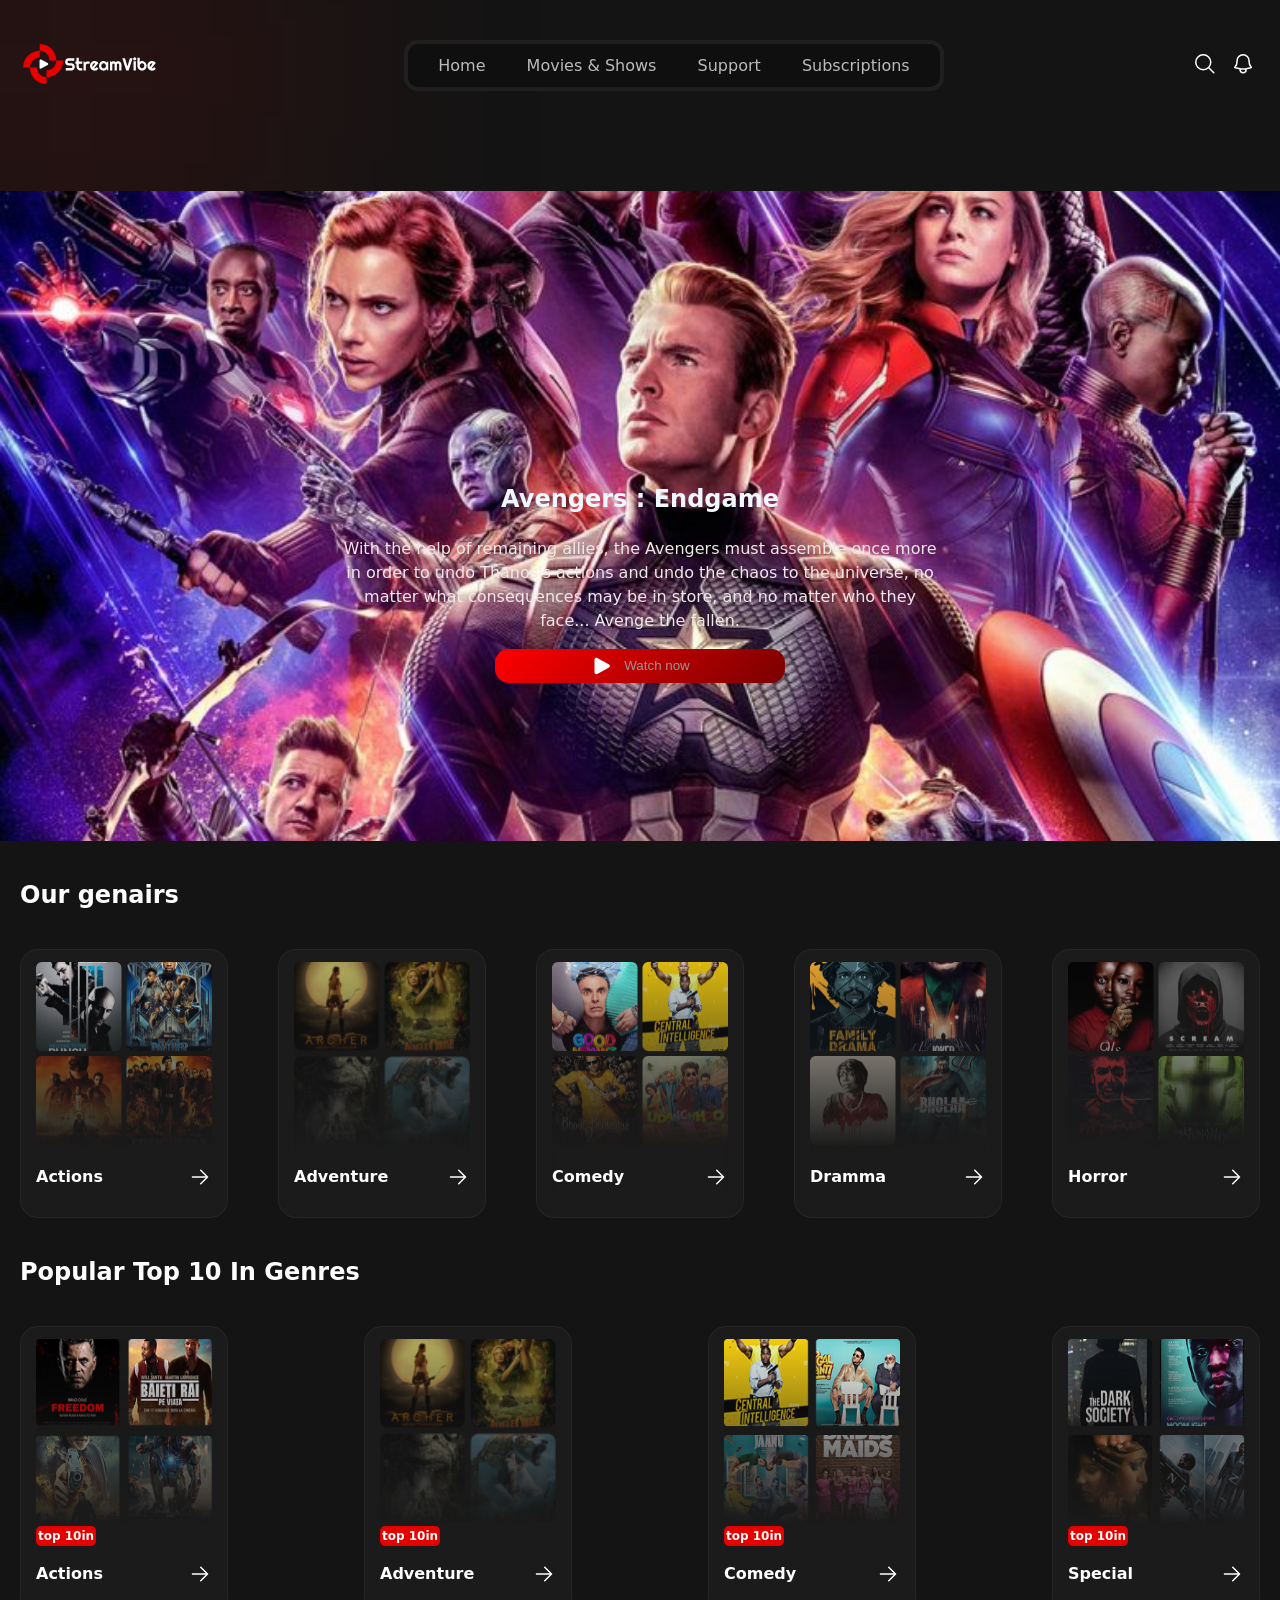
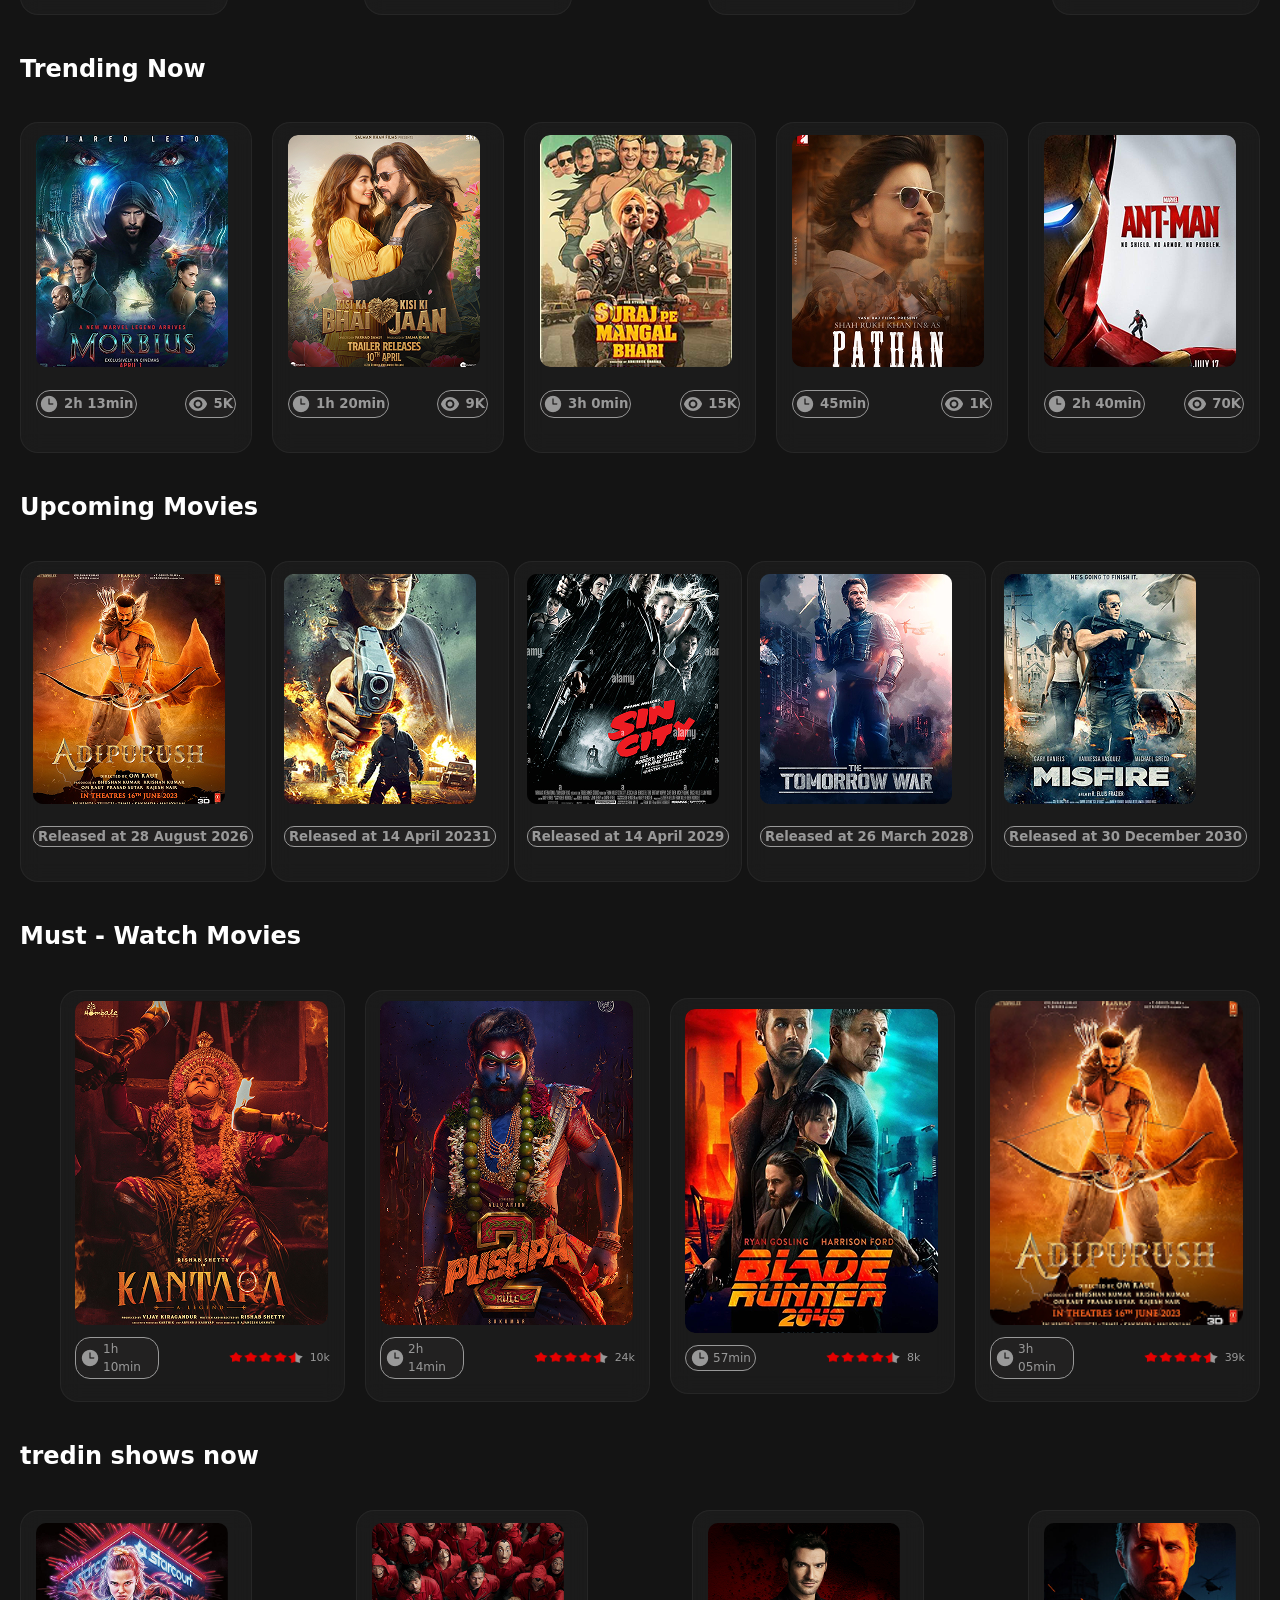
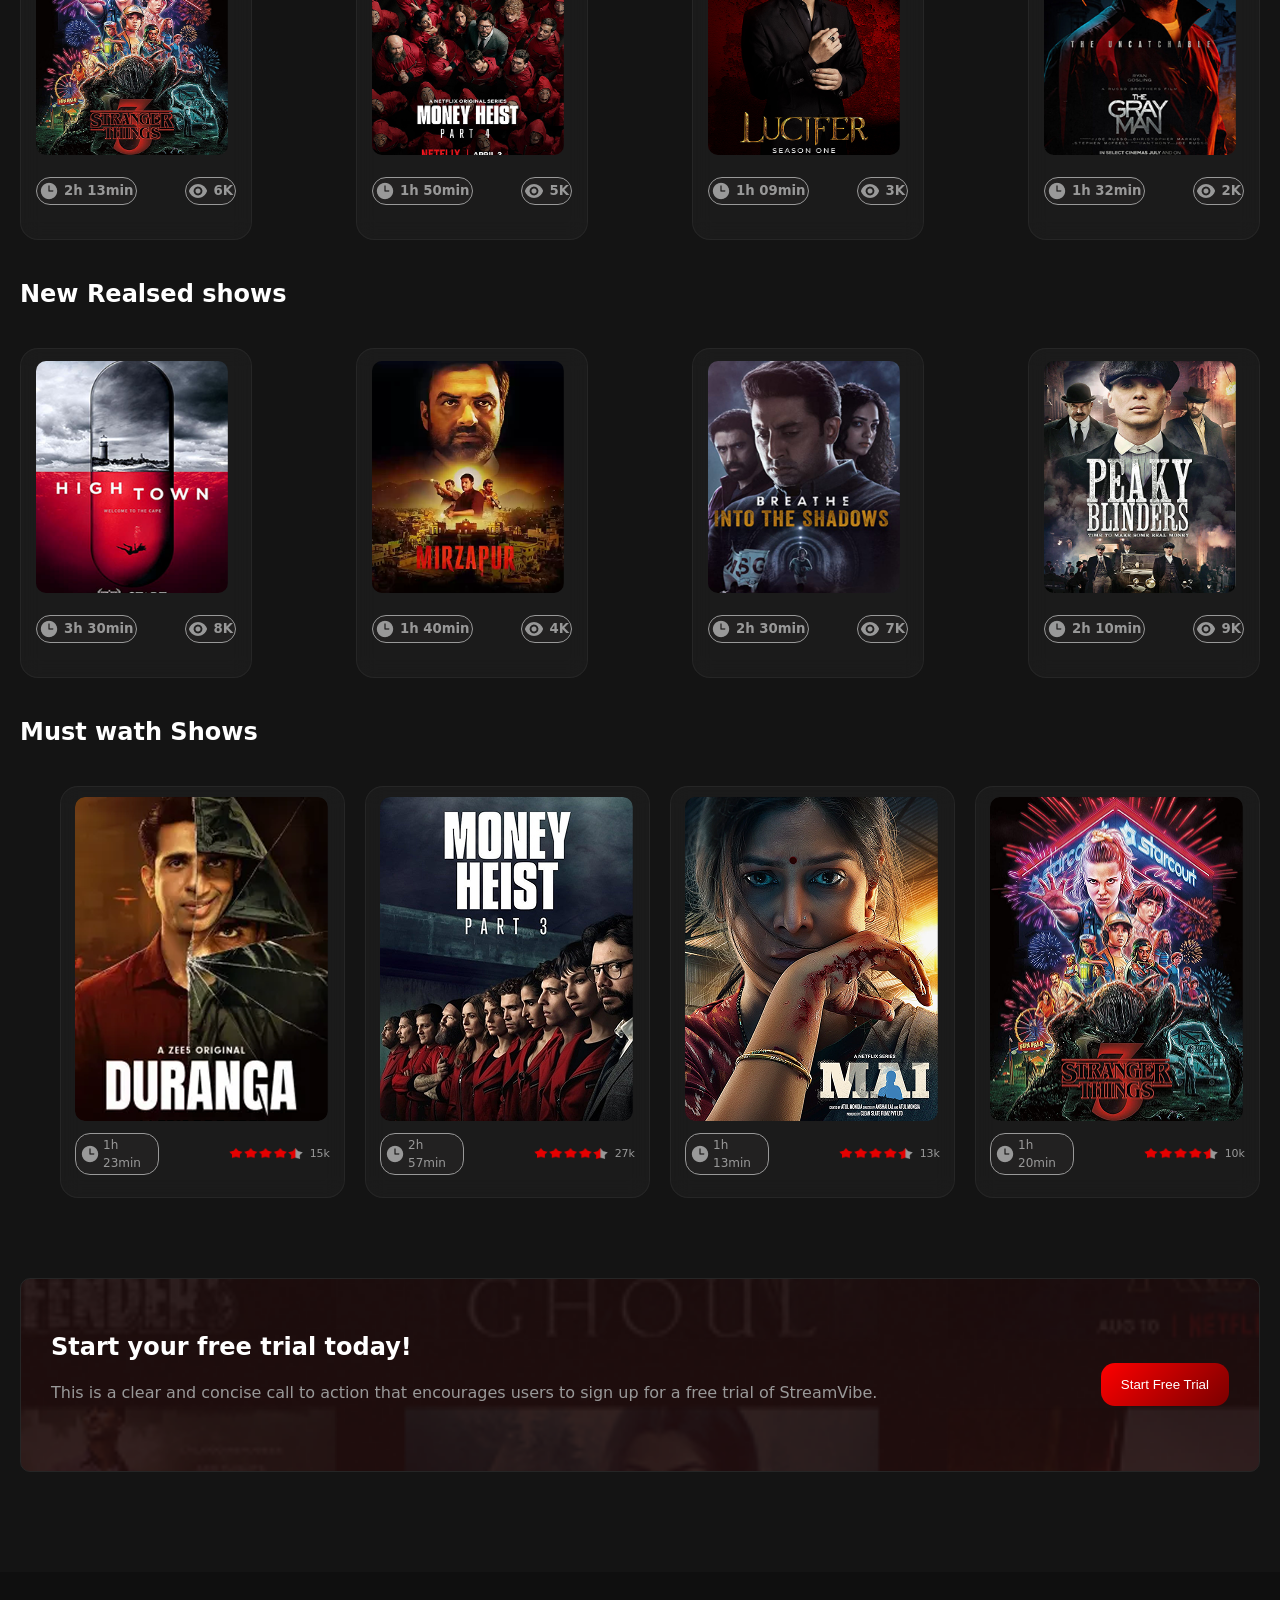
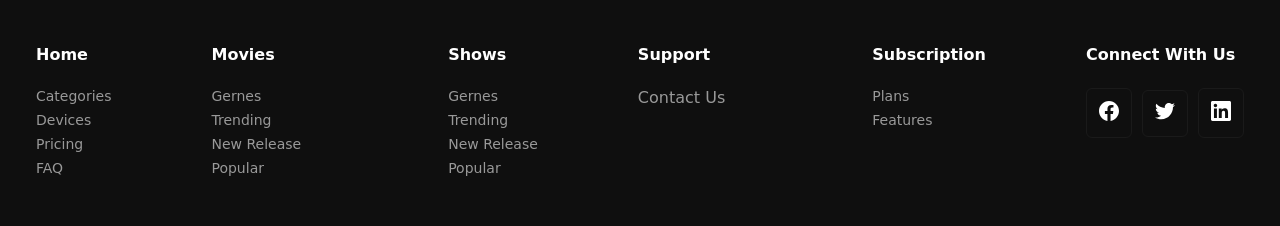
==== commit e2b7c3d0: "Chat-New" ====
--- a/movie.html
+++ b/movie.html
@@ -221,7 +221,7 @@
               src="./images/pistolet brat.png"
               alt=""
             />
-            <h5 class="movies--one--title">Released at 14 April 2023</h5>
+            <h5 class="movies--one--title">Released at 14 April 20231</h5>
           </li>
           <li class="movies--one">
             <img class="movies--one--pct" src="./images/sin city.png" alt="" />
